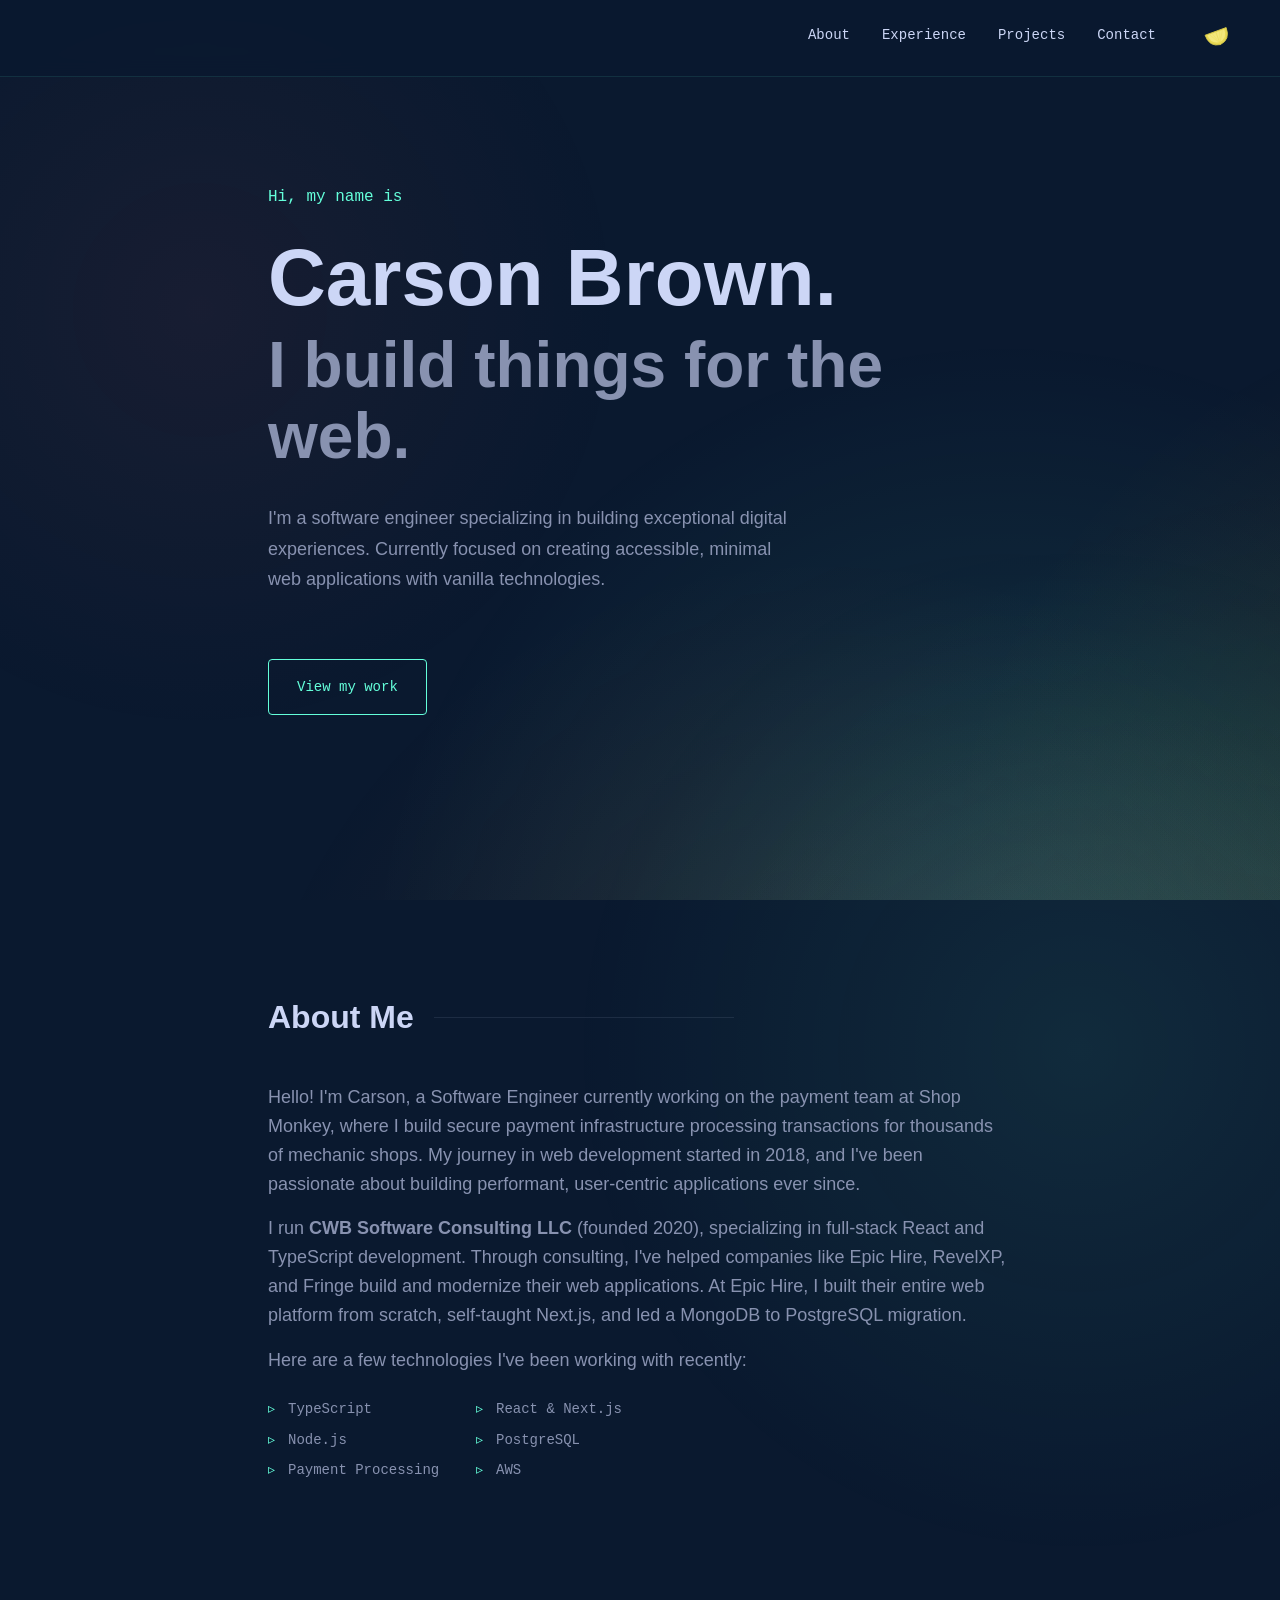
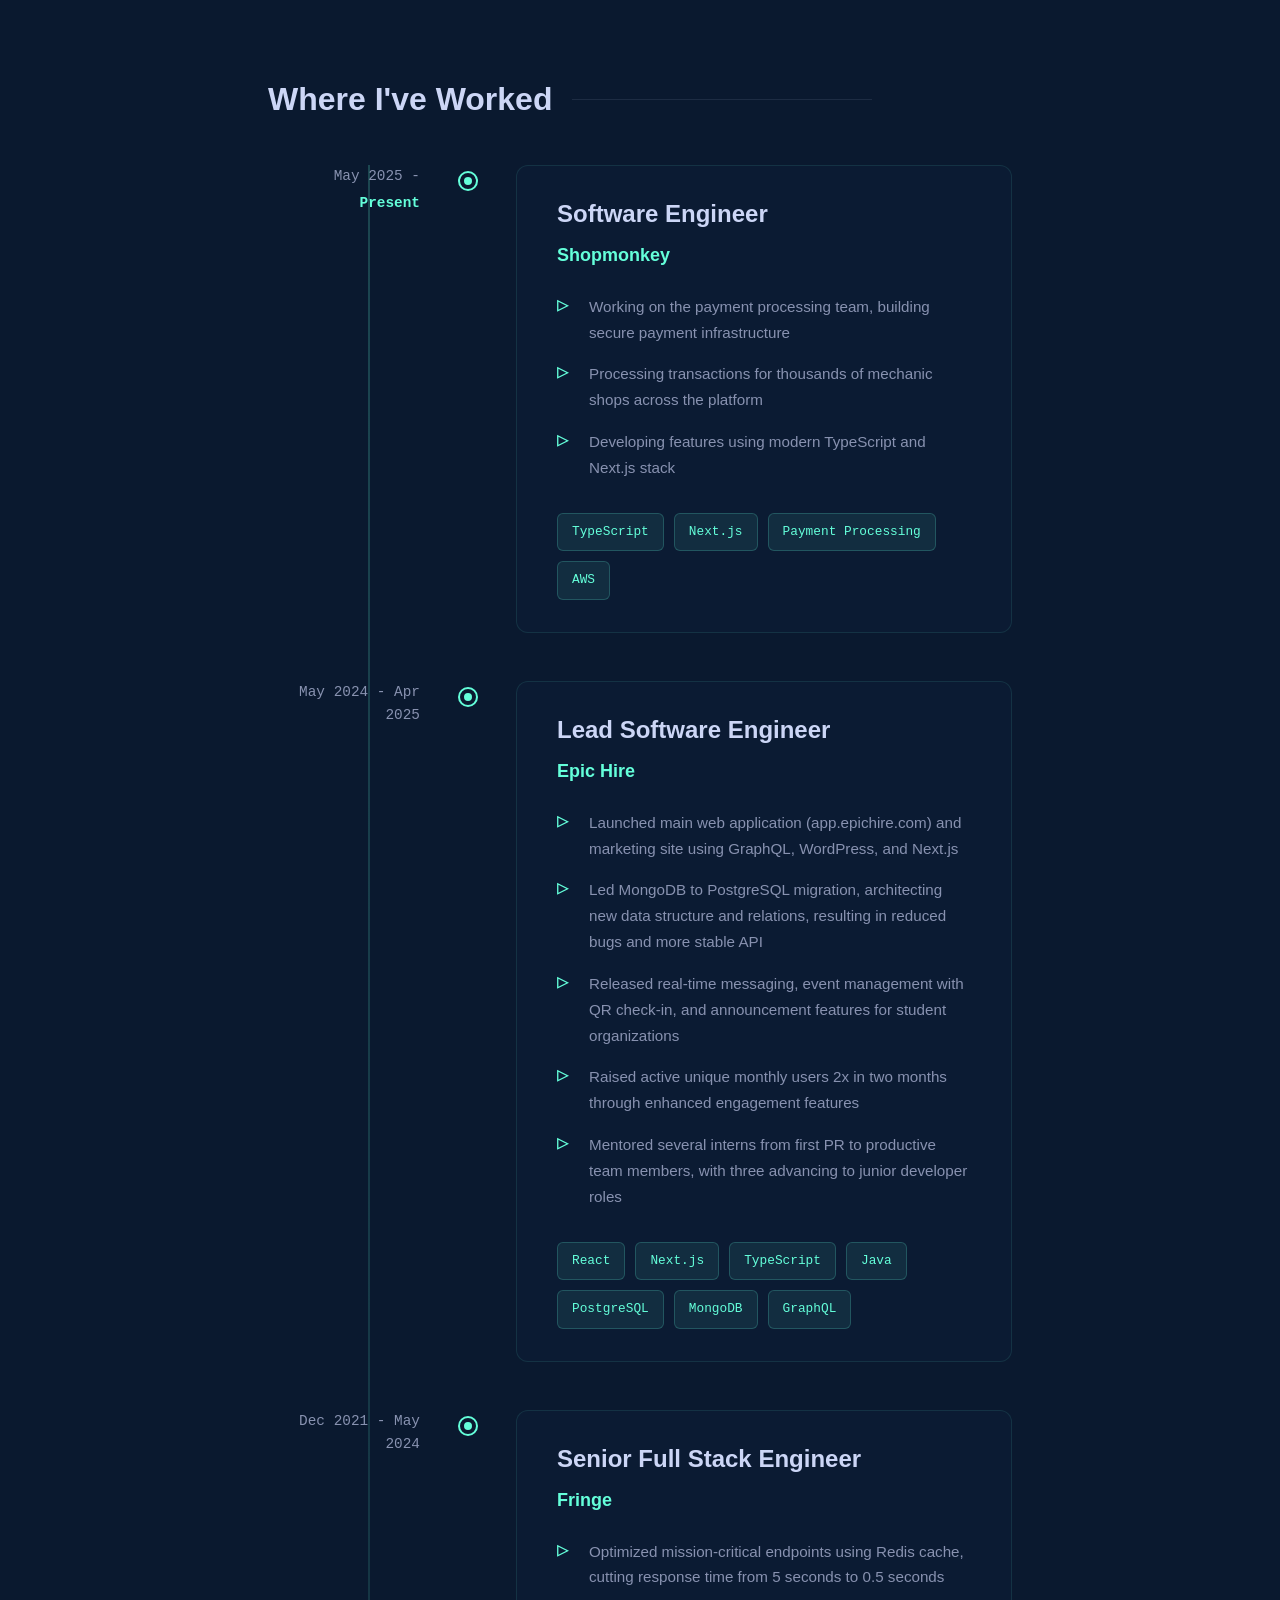
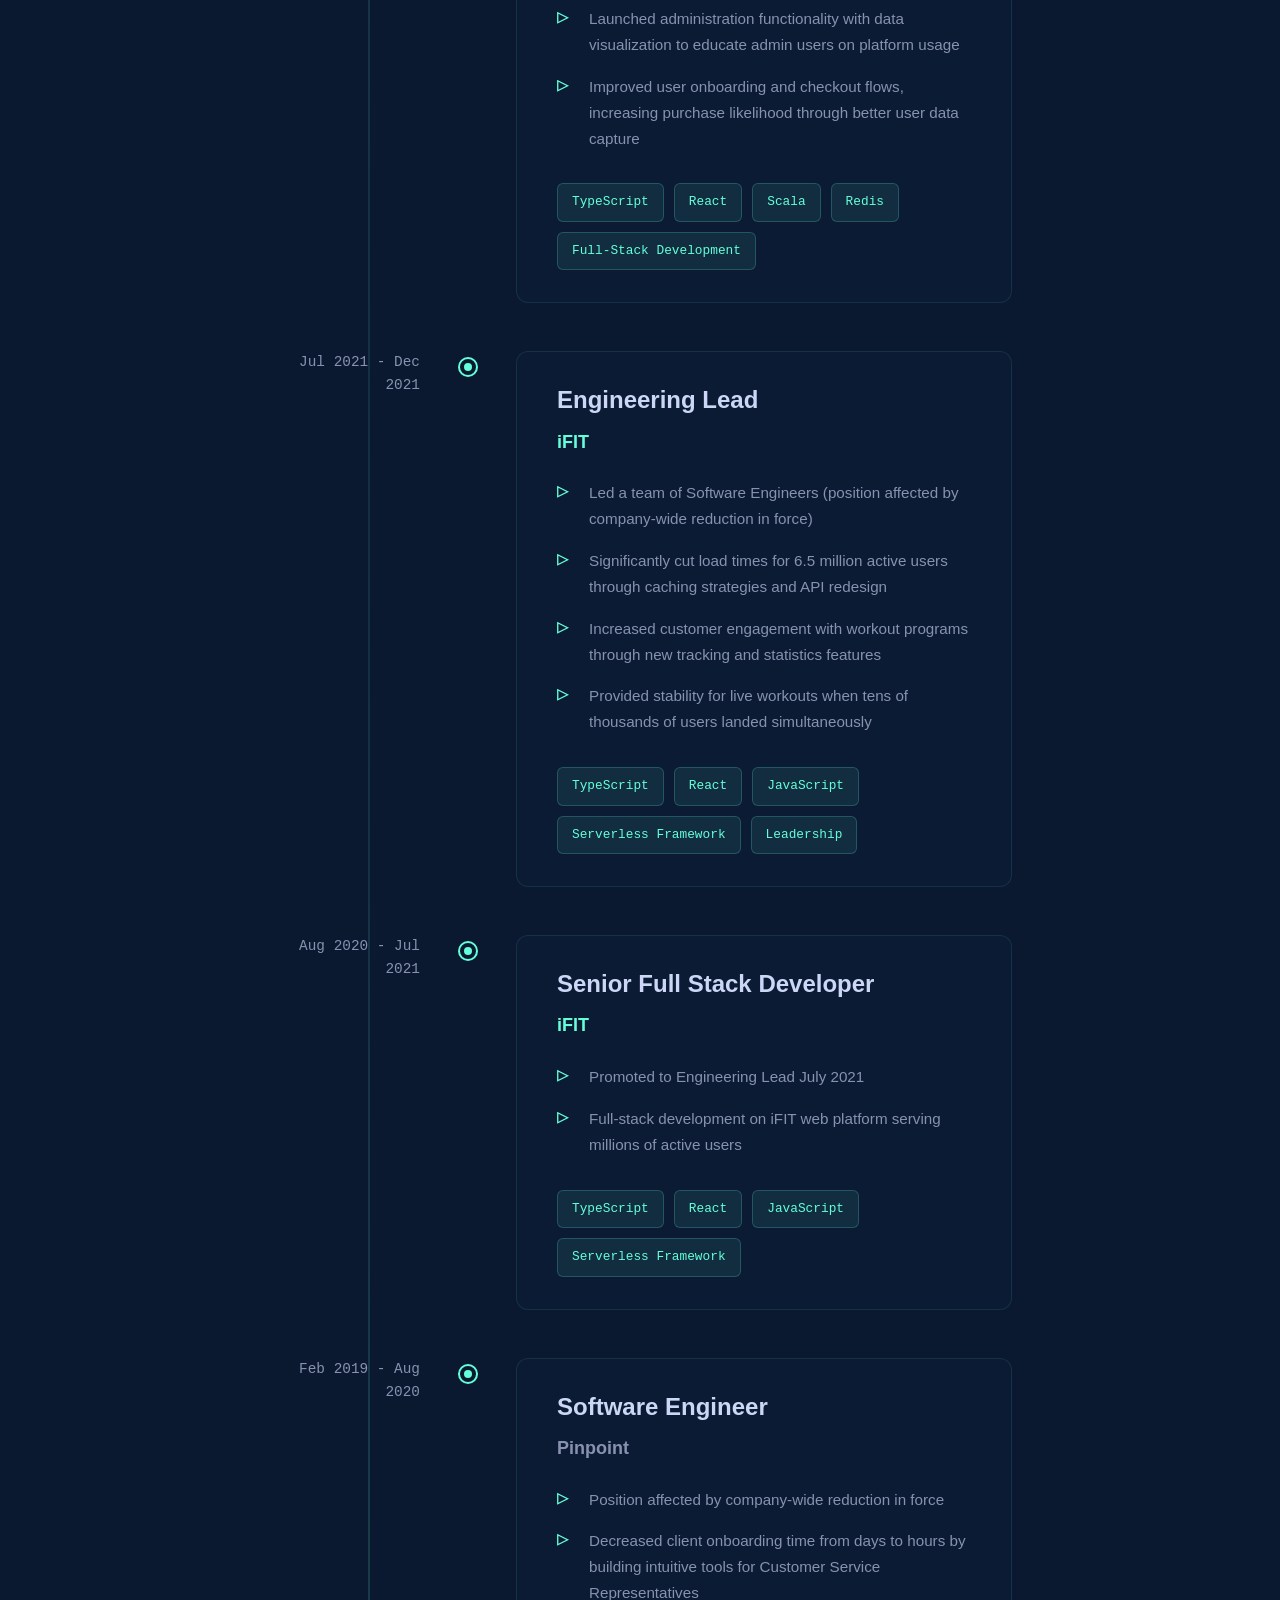
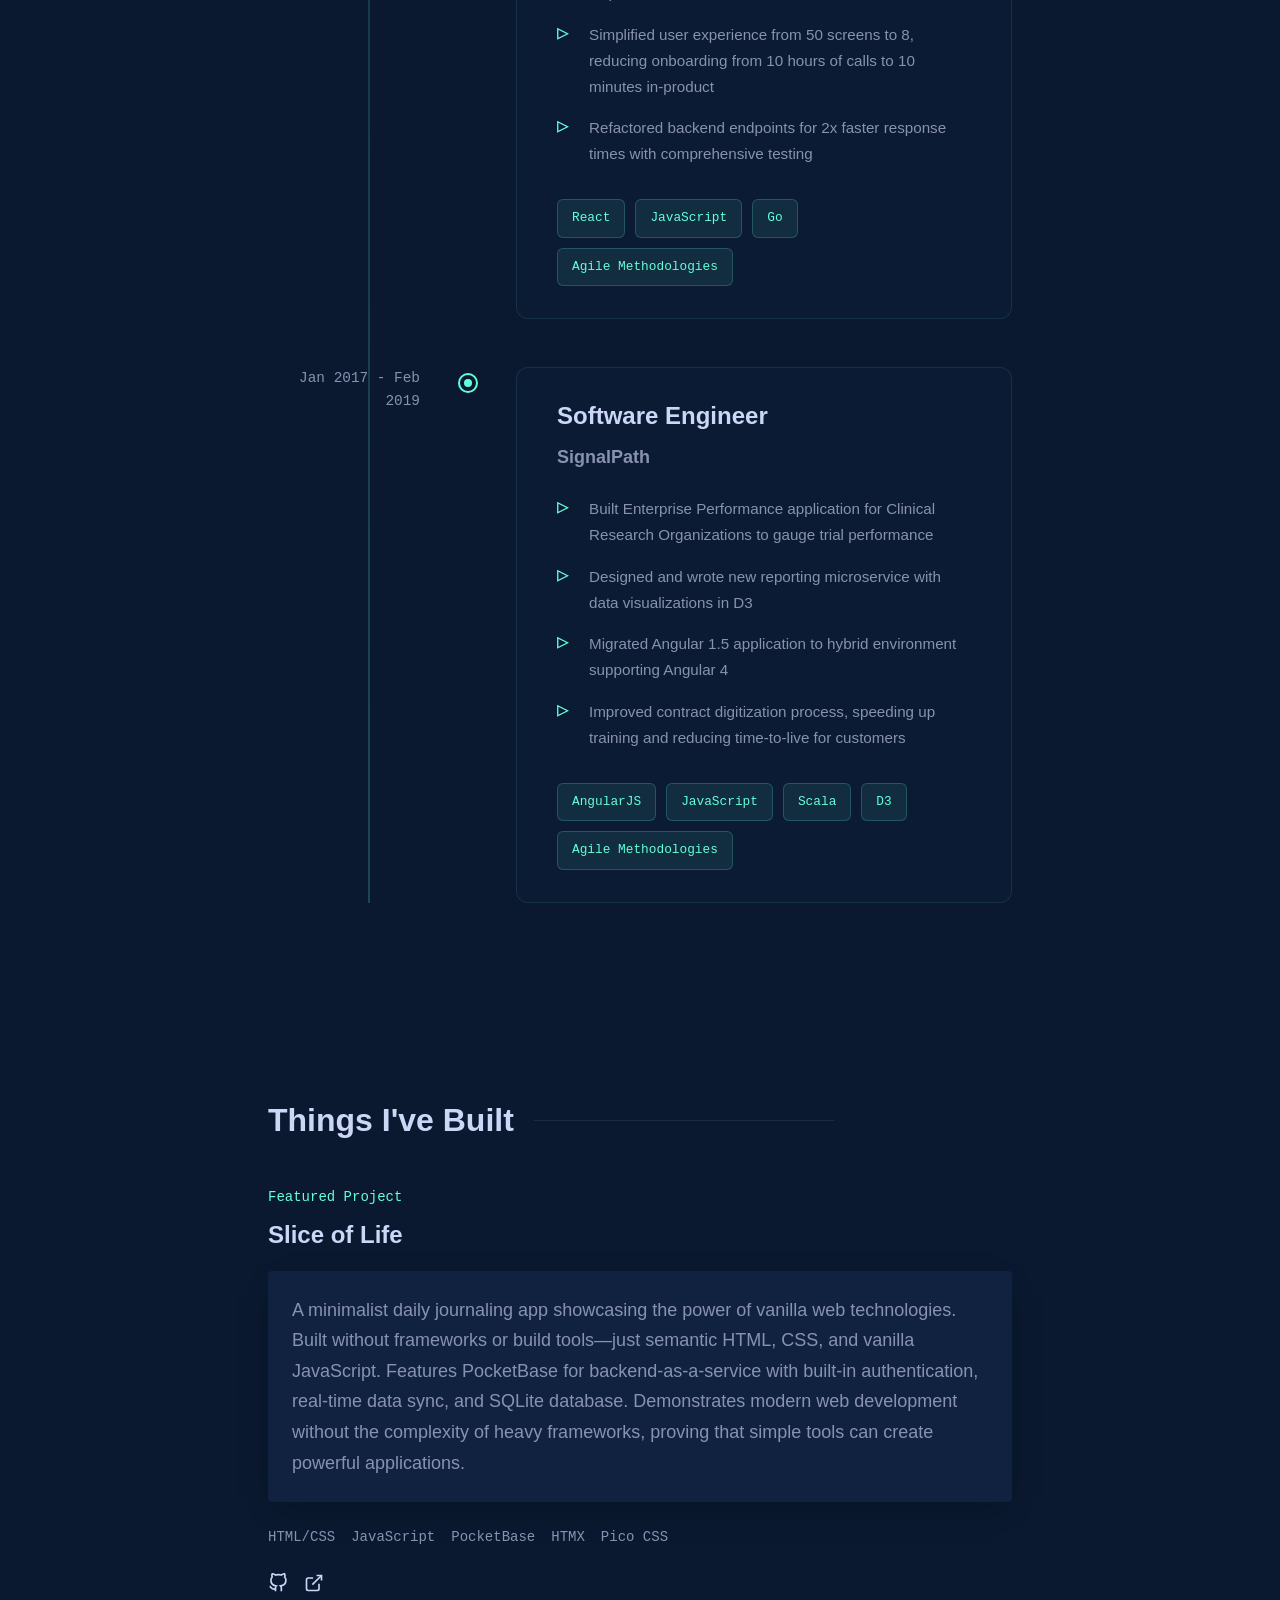
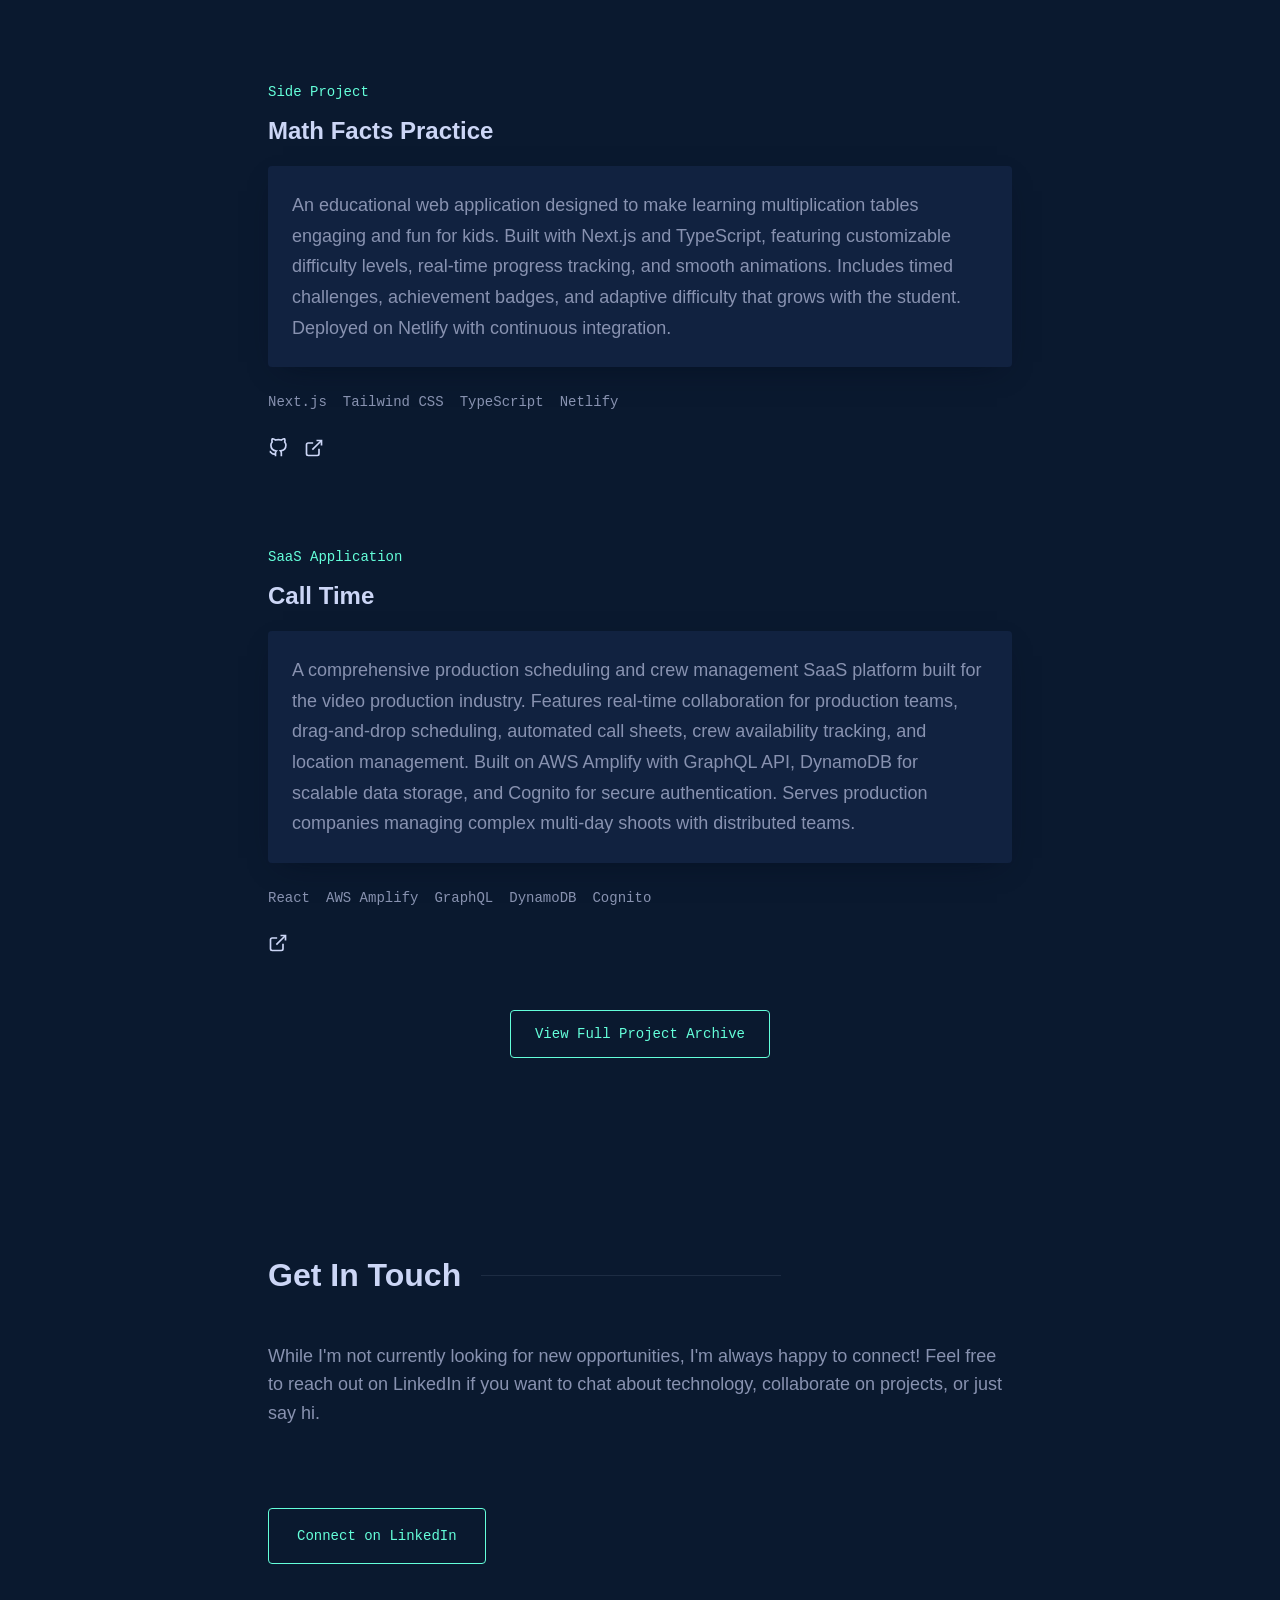
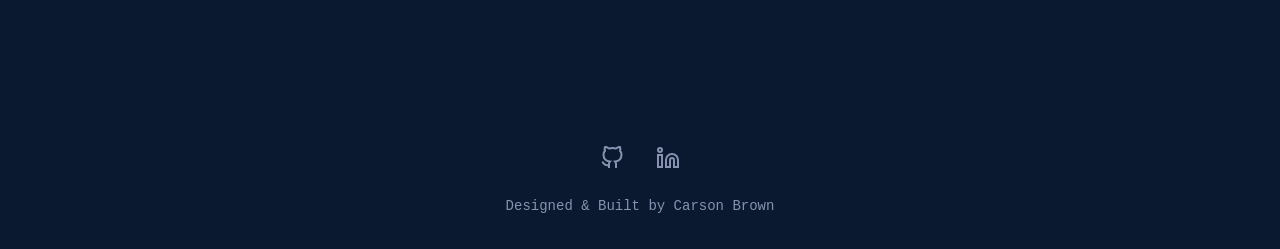
==== public/index.html @ 853c001a "landing page" ====
<!DOCTYPE html>
<html lang="en">
<head>
  <meta charset="UTF-8">
  <meta name="viewport" content="width=device-width, initial-scale=1.0">
  <title>Carson Brown - Software Engineer</title>
  <link rel="stylesheet" href="styles/landing.css">
</head>
<body>
  <!-- Navigation -->
  <nav>
    <a href="#about">About</a>
    <a href="#experience">Experience</a>
    <a href="#projects">Projects</a>
    <a href="#contact">Contact</a>
    <a href="app/dashboard.html" class="lemon-link" aria-label="Login" title="Login to Slice of Life">
      <svg xmlns="http://www.w3.org/2000/svg" width="28" height="28" viewBox="0 0 100 60" fill="none">
        <!-- Outer rind -->
        <path d="M 10,55 Q 10,10 50,5 Q 90,10 90,55 Z" fill="#E8D852" stroke="#D4C74A" stroke-width="3"/>
        <!-- Inner pulp -->
        <path d="M 18,52 Q 18,18 50,14 Q 82,18 82,52 Z" fill="#F4E87C" stroke="none"/>
        <!-- Center line -->
        <line x1="50" y1="5" x2="50" y2="55" stroke="#E8D852" stroke-width="2"/>
        <!-- Wedge lines -->
        <line x1="50" y1="10" x2="25" y2="52" stroke="#E8D852" stroke-width="1.5" opacity="0.8"/>
        <line x1="50" y1="10" x2="35" y2="54" stroke="#E8D852" stroke-width="1.5" opacity="0.8"/>
        <line x1="50" y1="10" x2="65" y2="54" stroke="#E8D852" stroke-width="1.5" opacity="0.8"/>
        <line x1="50" y1="10" x2="75" y2="52" stroke="#E8D852" stroke-width="1.5" opacity="0.8"/>
      </svg>
    </a>
  </nav>

  <!-- Hero Section -->
  <section id="hero">
    <div class="hero-bg"></div>
    <div class="hero-content">
      <p class="greeting">Hi, my name is</p>
      <h1>Carson Brown.</h1>
      <h2>I build things for the web.</h2>
      <p class="description">
        I'm a software engineer specializing in building exceptional digital experiences. 
        Currently focused on creating accessible, minimal web applications with vanilla technologies.
      </p>
      <a href="#projects" class="cta-button">View my work</a>
    </div>
  </section>

  <!-- About Section -->
  <section id="about">
    <h2 class="section-title">About Me</h2>
    <div class="about-content">
      <div class="about-text">
        <p>
          Hello! I'm Carson, a Software Engineer currently working on the payment team at Shop Monkey, 
          where I build secure payment infrastructure processing transactions for thousands of mechanic shops. 
          My journey in web development started in 2018, and I've been passionate about building 
          performant, user-centric applications ever since.
        </p>
        <p>
          I run <strong>CWB Software Consulting LLC</strong> (founded 2020), specializing in full-stack 
          React and TypeScript development. Through consulting, I've helped companies like Epic Hire, 
          RevelXP, and Fringe build and modernize their web applications. At Epic Hire, I built their entire 
          web platform from scratch, self-taught Next.js, and led a MongoDB to PostgreSQL migration.
        </p>
        <p>Here are a few technologies I've been working with recently:</p>
        <ul class="skills-list">
          <li>TypeScript</li>
          <li>React & Next.js</li>
          <li>Node.js</li>
          <li>PostgreSQL</li>
          <li>Payment Processing</li>
          <li>AWS</li>
        </ul>
      </div>
    </div>
  </section>

  <!-- Experience Section -->
  <section id="experience">
    <h2 class="section-title">Where I've Worked</h2>
    <div class="experience-list" id="experience-container">
      <!-- Experience items will be inserted here by experience-render.js -->
    </div>
  </section>

  <!-- Projects Section -->
  <section id="projects">
    <h2 class="section-title">Things I've Built</h2>
    
    <!-- Projects are dynamically loaded from scripts/projects-data.js -->
    <div class="project-list">
      <!-- Projects will be inserted here by projects-render.js -->
    </div>

    <div class="all-projects-link">
      <a href="/archive.html">View Full Project Archive</a>
    </div>
  </section>

  <!-- Contact Section -->
  <section id="contact">
    <h2 class="section-title">Get In Touch</h2>
    <div class="contact-content">
      <p>
        While I'm not currently looking for new opportunities, I'm always happy to connect! 
        Feel free to reach out on LinkedIn if you want to chat about technology, collaborate on projects, 
        or just say hi.
      </p>
      <a href="https://www.linkedin.com/in/carwbrown/" class="cta-button" target="_blank">Connect on LinkedIn</a>
    </div>
  </section>

  <!-- Footer -->
  <footer>
    <div class="social-links">
      <a href="https://github.com/carwbrown" aria-label="GitHub">
        <svg xmlns="http://www.w3.org/2000/svg" width="24" height="24" viewBox="0 0 24 24" fill="none" stroke="currentColor" stroke-width="2">
          <path d="M9 19c-5 1.5-5-2.5-7-3m14 6v-3.87a3.37 3.37 0 0 0-.94-2.61c3.14-.35 6.44-1.54 6.44-7A5.44 5.44 0 0 0 20 4.77 5.07 5.07 0 0 0 19.91 1S18.73.65 16 2.48a13.38 13.38 0 0 0-7 0C6.27.65 5.09 1 5.09 1A5.07 5.07 0 0 0 5 4.77a5.44 5.44 0 0 0-1.5 3.78c0 5.42 3.3 6.61 6.44 7A3.37 3.37 0 0 0 9 18.13V22"></path>
        </svg>
      </a>
      <a href="https://www.linkedin.com/in/carwbrown/" aria-label="LinkedIn">
        <svg xmlns="http://www.w3.org/2000/svg" width="24" height="24" viewBox="0 0 24 24" fill="none" stroke="currentColor" stroke-width="2">
          <path d="M16 8a6 6 0 0 1 6 6v7h-4v-7a2 2 0 0 0-2-2 2 2 0 0 0-2 2v7h-4v-7a6 6 0 0 1 6-6z"></path>
          <rect x="2" y="9" width="4" height="12"></rect>
          <circle cx="4" cy="4" r="2"></circle>
        </svg>
      </a>
    </div>
    <p class="footer-text">Designed & Built by Carson Brown</p>
  </footer>

  <!-- Scripts -->
  <script src="scripts/projects-data.js"></script>
  <script src="scripts/projects-render.js"></script>
  <script src="scripts/experience-data.js"></script>
  <script src="scripts/experience-render.js"></script>
  <script src="scripts/landing.js"></script>
</body>
</html>
---- public/styles/landing.css ----
/* Modern Minimal Portfolio Theme */

* {
  margin: 0;
  padding: 0;
  box-sizing: border-box;
}

:root {
  --bg-primary: #0a192f;
  --bg-secondary: #112240;
  --text-primary: #ccd6f6;
  --text-secondary: #8892b0;
  --accent: #64ffda;
  --accent-hover: #52e6c6;
  --max-width: 1000px;
  --font-mono: 'SF Mono', 'Fira Code', 'Fira Mono', 'Roboto Mono', monospace;
  --font-sans: -apple-system, BlinkMacSystemFont, 'Segoe UI', Roboto, sans-serif;
  --transition: all 0.25s cubic-bezier(0.645, 0.045, 0.355, 1);
}

html {
  scroll-behavior: smooth;
}

body {
  font-family: var(--font-sans);
  background: var(--bg-primary);
  color: var(--text-secondary);
  line-height: 1.6;
  font-size: 18px;
  overflow-x: hidden;
  position: relative;
}

body::before,
body::after {
  content: '';
  position: fixed;
  border-radius: 40%;
  opacity: 1;
  pointer-events: none;
  z-index: -1;
}

body::before {
  width: 1200px;
  height: 1200px;
  top: 50%;
  right: -400px;
  background: radial-gradient(ellipse at center, rgba(100, 255, 218, 0.08), transparent 60%);
  animation: wave 20s ease-in-out infinite;
}

body::after {
  width: 1000px;
  height: 1000px;
  bottom: 10%;
  left: -300px;
  background: radial-gradient(ellipse at center, rgba(255, 107, 107, 0.06), transparent 60%);
  animation: wave 18s ease-in-out infinite;
  animation-delay: -9s;
}

/* Navigation */
nav {
  position: fixed;
  top: 0;
  width: 100%;
  background: rgba(10, 25, 47, 0.85);
  backdrop-filter: blur(10px);
  padding: 1.5rem 3rem;
  display: flex;
  justify-content: flex-end;
  gap: 2rem;
  z-index: 1000;
  border-bottom: 1px solid rgba(100, 255, 218, 0.1);
}

nav a {
  color: var(--text-primary);
  text-decoration: none;
  font-family: var(--font-mono);
  font-size: 0.875rem;
  transition: var(--transition);
  position: relative;
}

nav a::before {
  content: '';
  position: absolute;
  bottom: -4px;
  left: 0;
  width: 0;
  height: 1px;
  background: var(--accent);
  transition: var(--transition);
}

nav a:hover {
  color: var(--accent);
}

nav a:hover::before {
  width: 100%;
}

.lemon-link {
  display: flex;
  align-items: center;
  margin-left: 1rem;
}

.lemon-link svg {
  transition: var(--transition);
  transform: rotate(160deg);
}

.lemon-link:hover svg {
  transform: rotate(170deg) scale(1.1);
}

.lemon-link::before {
  display: none;
}

/* Hero Section */
#hero {
  min-height: 100vh;
  display: flex;
  align-items: center;
  justify-content: center;
  position: relative;
  width: 100%;
  max-width: none;
  margin: 0;
  padding: 0;
}

.hero-bg {
  position: absolute;
  top: 0;
  left: 0;
  right: 0;
  bottom: 0;
  z-index: 0;
  pointer-events: none;
  overflow: hidden;
}

.wave-blob {
  position: absolute;
  border-radius: 40%;
  opacity: 1;
  animation: wave 15s ease-in-out infinite;
}

@keyframes wave {
  0%, 100% {
    transform: translate(-50%, -50%) scale(1);
  }
  33% {
    transform: translate(calc(-50% + 30px), calc(-50% - 30px)) scale(1.05);
  }
  66% {
    transform: translate(calc(-50% - 20px), calc(-50% + 20px)) scale(0.95);
  }
}

.hero-content {
  max-width: var(--max-width);
  position: relative;
  z-index: 1;
  padding: 0 clamp(1.5rem, 10vw, 10rem);
  width: 100%;
  margin: 0 auto;
}

.greeting {
  font-family: var(--font-mono);
  font-size: 1rem;
  color: var(--accent);
  margin-bottom: 1.5rem;
}

h1 {
  font-size: clamp(2.5rem, 8vw, 5rem);
  font-weight: 700;
  color: var(--text-primary);
  margin-bottom: 0.5rem;
  line-height: 1.1;
}

h2 {
  font-size: clamp(2rem, 6vw, 4rem);
  font-weight: 700;
  color: var(--text-secondary);
  margin-bottom: 1.5rem;
  line-height: 1.1;
}

.description {
  max-width: 540px;
  margin: 2rem 0;
  line-height: 1.7;
}

.cta-button {
  display: inline-block;
  margin-top: 2rem;
  padding: 1rem 1.75rem;
  color: var(--accent);
  border: 1px solid var(--accent);
  border-radius: 4px;
  font-family: var(--font-mono);
  font-size: 0.875rem;
  text-decoration: none;
  transition: var(--transition);
}

.cta-button:hover {
  background: rgba(100, 255, 218, 0.1);
  transform: translateY(-2px);
}

/* Sections */
section {
  padding: 100px clamp(1.5rem, 10vw, 10rem);
  max-width: var(--max-width);
  margin: 0 auto;
}

.section-title {
  display: flex;
  align-items: center;
  font-size: clamp(1.75rem, 4vw, 2rem);
  color: var(--text-primary);
  font-weight: 700;
  margin-bottom: 3rem;
  white-space: nowrap;
}

.section-title::after {
  content: '';
  display: block;
  width: 300px;
  height: 1px;
  margin-left: 20px;
  background: rgba(204, 214, 246, 0.1);
}

/* About Section */
.about-content {
  display: grid;
  gap: 3rem;
}

.about-text p {
  margin-bottom: 1rem;
}

.skills-list {
  display: grid;
  grid-template-columns: repeat(2, minmax(140px, 200px));
  gap: 0.5rem;
  padding: 0;
  margin-top: 1.5rem;
  list-style: none;
}

.skills-list li {
  position: relative;
  padding-left: 1.25rem;
  font-family: var(--font-mono);
  font-size: 0.875rem;
}

.skills-list li::before {
  content: '▹';
  position: absolute;
  left: 0;
  color: var(--accent);
}

/* Experience Section */
#experience {
  padding: 100px clamp(1.5rem, 10vw, 10rem);
  max-width: var(--max-width);
  margin: 0 auto;
}

.experience-list {
  display: flex;
  flex-direction: column;
  gap: 3rem;
  margin-top: 3rem;
  position: relative;
}

.experience-list::before {
  content: '';
  position: absolute;
  left: 100px;
  top: 0;
  bottom: 0;
  width: 2px;
  background: linear-gradient(180deg, 
    rgba(100, 255, 218, 0.2) 0%, 
    rgba(100, 255, 218, 0.1) 50%, 
    rgba(100, 255, 218, 0.2) 100%);
}

.experience-item {
  display: grid;
  grid-template-columns: 200px 1fr;
  gap: 3rem;
  position: relative;
}

.experience-timeline {
  text-align: right;
  position: relative;
  padding-right: 3rem;
}

.timeline-marker {
  position: absolute;
  right: -8px;
  top: 8px;
  width: 16px;
  height: 16px;
  border-radius: 50%;
  background: var(--accent);
  border: 4px solid var(--bg-primary);
  box-shadow: 0 0 0 2px var(--accent);
  z-index: 1;
}

.timeline-date {
  font-family: var(--font-mono);
  font-size: 0.9rem;
  color: var(--text-secondary);
  font-weight: 500;
  line-height: 1.6;
}

.current-role {
  color: var(--accent);
  font-weight: 700;
  display: block;
  margin-top: 0.25rem;
}

.experience-content {
  background: rgba(17, 34, 64, 0.3);
  border-radius: 12px;
  padding: 2rem 2.5rem;
  transition: var(--transition);
  border: 1px solid rgba(100, 255, 218, 0.1);
  position: relative;
}

.experience-content::before {
  content: '';
  position: absolute;
  top: 0;
  left: 0;
  right: 0;
  height: 3px;
  background: linear-gradient(90deg, var(--accent), transparent);
  opacity: 0;
  transition: var(--transition);
  border-radius: 12px 12px 0 0;
}

.experience-item:hover .experience-content {
  transform: translateX(8px);
  background: rgba(17, 34, 64, 0.5);
  border-color: rgba(100, 255, 218, 0.3);
  box-shadow: 0 10px 30px -10px rgba(0, 0, 0, 0.4);
}

.experience-item:hover .experience-content::before {
  opacity: 1;
}

.experience-header {
  margin-bottom: 1.5rem;
}

.experience-position {
  font-size: 1.5rem;
  color: var(--text-primary);
  margin-bottom: 0.75rem;
  font-weight: 700;
  line-height: 1.3;
}

.experience-company {
  font-size: 1.125rem;
  font-weight: 600;
  margin: 0;
}

.experience-company a {
  color: var(--accent);
  text-decoration: none;
  transition: var(--transition);
  position: relative;
  display: inline-block;
}

.experience-company a::after {
  content: '';
  position: absolute;
  bottom: -2px;
  left: 0;
  width: 0;
  height: 2px;
  background: var(--accent);
  transition: var(--transition);
}

.experience-company a:hover::after {
  width: 100%;
}

.consulting-wrapper {
  margin-top: 0.75rem;
}

.consulting-badge {
  font-size: 0.8rem;
  font-family: var(--font-mono);
  color: var(--accent);
  background: rgba(100, 255, 218, 0.1);
  padding: 0.5rem 1rem;
  border-radius: 20px;
  border: 1px solid rgba(100, 255, 218, 0.3);
  font-weight: 500;
  display: inline-block;
}

.experience-description {
  list-style: none;
  margin-bottom: 2rem;
}

.experience-description li {
  position: relative;
  padding-left: 2rem;
  margin-bottom: 1rem;
  color: var(--text-secondary);
  line-height: 1.7;
  font-size: 0.95rem;
}

.experience-description li::before {
  content: '▹';
  position: absolute;
  left: 0;
  color: var(--accent);
  font-size: 1.5rem;
  line-height: 1;
  top: -2px;
}

.experience-tech {
  display: flex;
  flex-wrap: wrap;
  gap: 0.625rem;
  row-gap: 0.625rem;
}

.tech-tag {
  font-family: var(--font-mono);
  font-size: 0.8rem;
  color: var(--accent);
  background: rgba(100, 255, 218, 0.08);
  padding: 0.5rem 0.875rem;
  border-radius: 6px;
  border: 1px solid rgba(100, 255, 218, 0.2);
  transition: var(--transition);
  font-weight: 500;
  display: inline-block;
}

.tech-tag:hover {
  background: rgba(100, 255, 218, 0.15);
  transform: translateY(-2px);
  border-color: rgba(100, 255, 218, 0.4);
}

@media (max-width: 900px) {
  .experience-list::before {
    left: 15px;
  }
  
  .experience-item {
    grid-template-columns: 1fr;
    gap: 0;
  }
  
  .experience-timeline {
    text-align: left;
    padding-right: 0;
    padding-left: 3rem;
    padding-bottom: 1rem;
  }
  
  .timeline-marker {
    left: -8px;
    right: auto;
  }
  
  .experience-content {
    padding: 1.75rem 2rem;
  }
  
  .experience-position {
    font-size: 1.25rem;
  }
  
  .experience-company {
    font-size: 1rem;
  }
}

/* Projects Section */
.project-list {
  display: flex;
  flex-direction: column;
  gap: 5rem;
}

.project {
  display: grid;
  gap: 1rem;
  position: relative;
}

.project-overline {
  font-family: var(--font-mono);
  font-size: 0.875rem;
  color: var(--accent);
  margin-bottom: 0.5rem;
}

.project-title {
  font-size: 1.5rem;
  color: var(--text-primary);
  margin-bottom: 1rem;
}

.project-title a {
  color: inherit;
  text-decoration: none;
  transition: var(--transition);
}

.project-title a:hover {
  color: var(--accent);
}

.project-description {
  background: var(--bg-secondary);
  padding: 1.5rem;
  border-radius: 4px;
  line-height: 1.7;
  box-shadow: 0 10px 30px -15px rgba(2, 12, 27, 0.7);
}

.project-tech-list {
  display: flex;
  flex-wrap: wrap;
  gap: 1rem;
  list-style: none;
  margin: 1.5rem 0;
  font-family: var(--font-mono);
  font-size: 0.875rem;
  color: var(--text-secondary);
}

.project-links {
  display: flex;
  gap: 1rem;
}

.project-links a {
  color: var(--text-primary);
  transition: var(--transition);
}

.project-links a:hover {
  color: var(--accent);
  transform: translateY(-2px);
}

.all-projects-link {
  text-align: center;
  margin-top: 3rem;
}

.all-projects-link a {
  color: var(--accent);
  font-family: var(--font-mono);
  font-size: 0.875rem;
  text-decoration: none;
  border: 1px solid var(--accent);
  padding: 0.75rem 1.5rem;
  border-radius: 4px;
  transition: var(--transition);
  display: inline-block;
}

.all-projects-link a:hover {
  background: rgba(100, 255, 218, 0.1);
}

/* Contact Section */
#contact {
  padding-bottom: 150px;
}

.contact-content {
  margin-top: 2rem;
}

.contact-content p {
  margin-bottom: 3rem;
}

/* Footer */
footer {
  padding: 2rem;
  text-align: center;
  color: var(--text-secondary);
}

.social-links {
  display: flex;
  justify-content: center;
  gap: 2rem;
  margin-bottom: 1rem;
}

.social-links a {
  color: var(--text-secondary);
  transition: var(--transition);
}

.social-links a:hover {
  color: var(--accent);
  transform: translateY(-3px);
}

.footer-text {
  font-family: var(--font-mono);
  font-size: 0.875rem;
  margin-top: 1rem;
}

/* Responsive */
@media (max-width: 768px) {
  nav {
    padding: 1rem 1.5rem;
    gap: 1rem;
  }
  
  section {
    padding: 80px 1.5rem;
  }
  
  .section-title::after {
    width: 100px;
  }
  
  .skills-list {
    grid-template-columns: repeat(2, 1fr);
  }
}
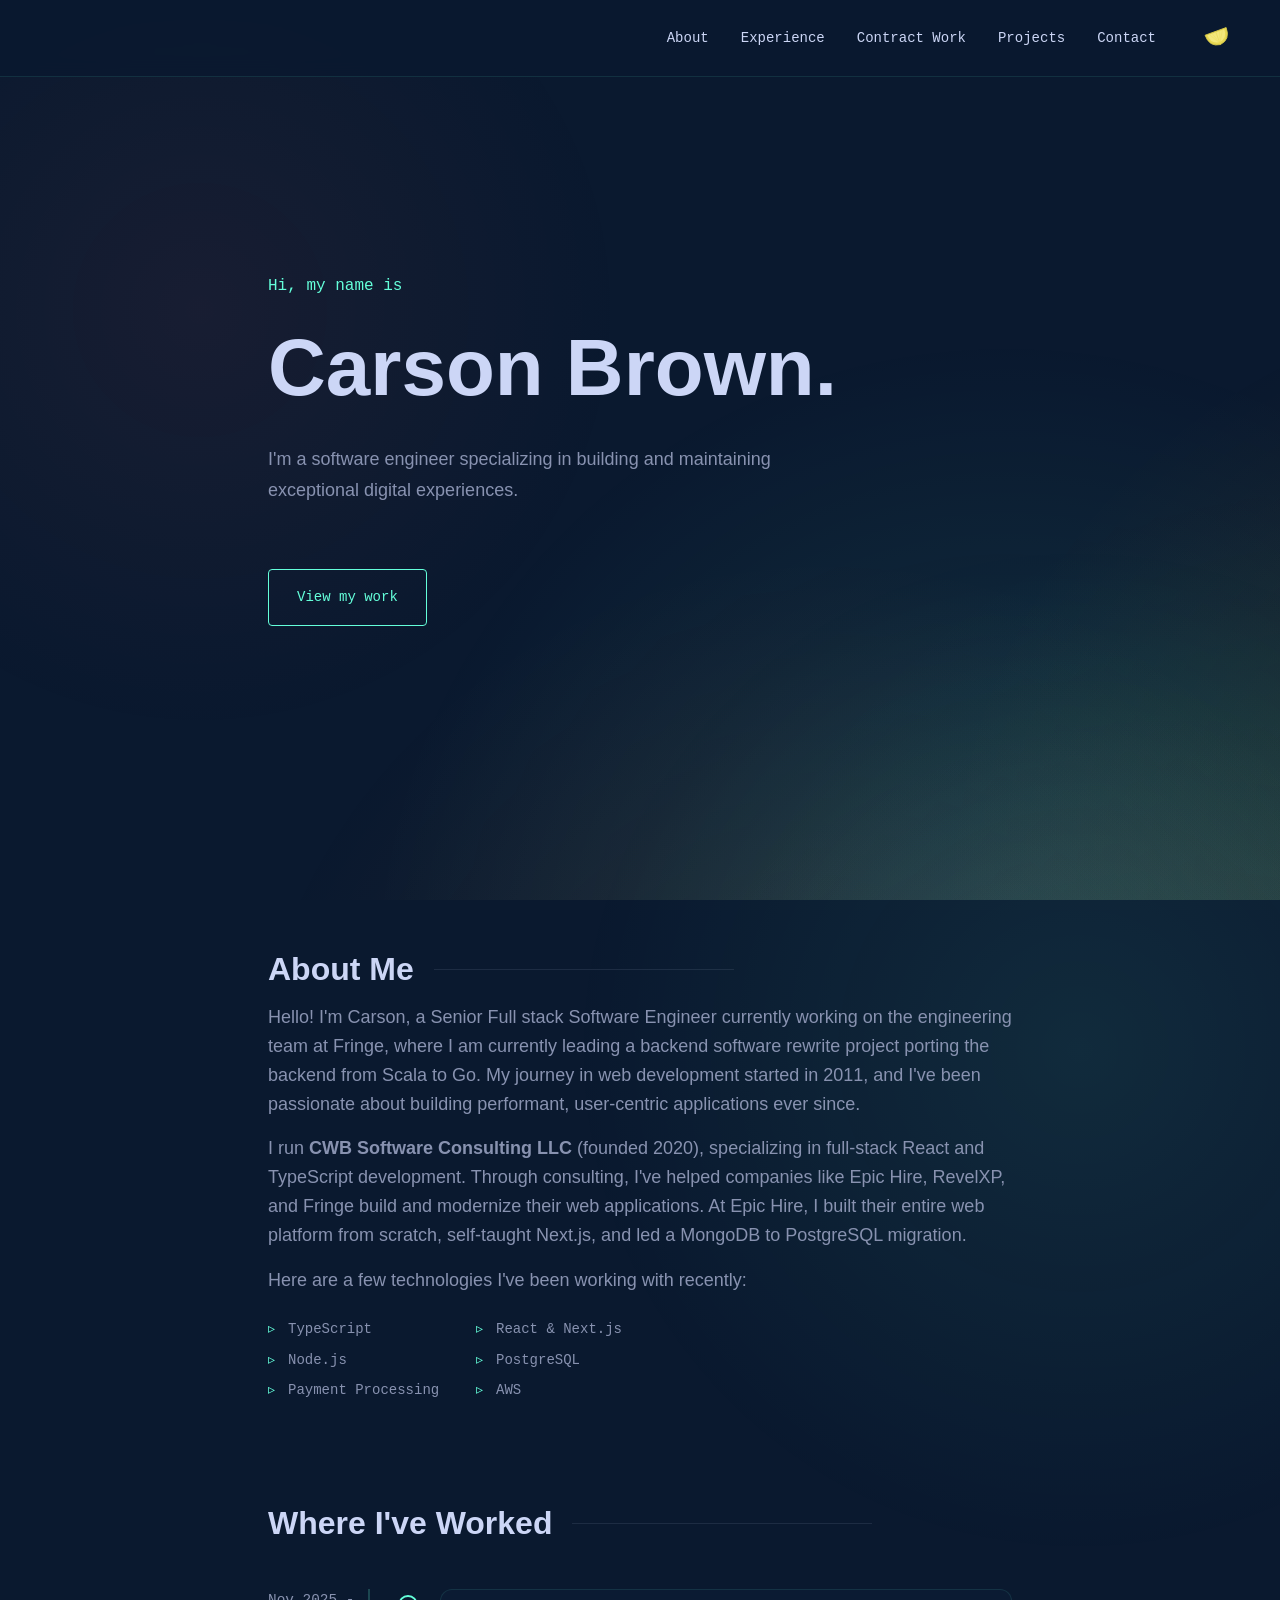
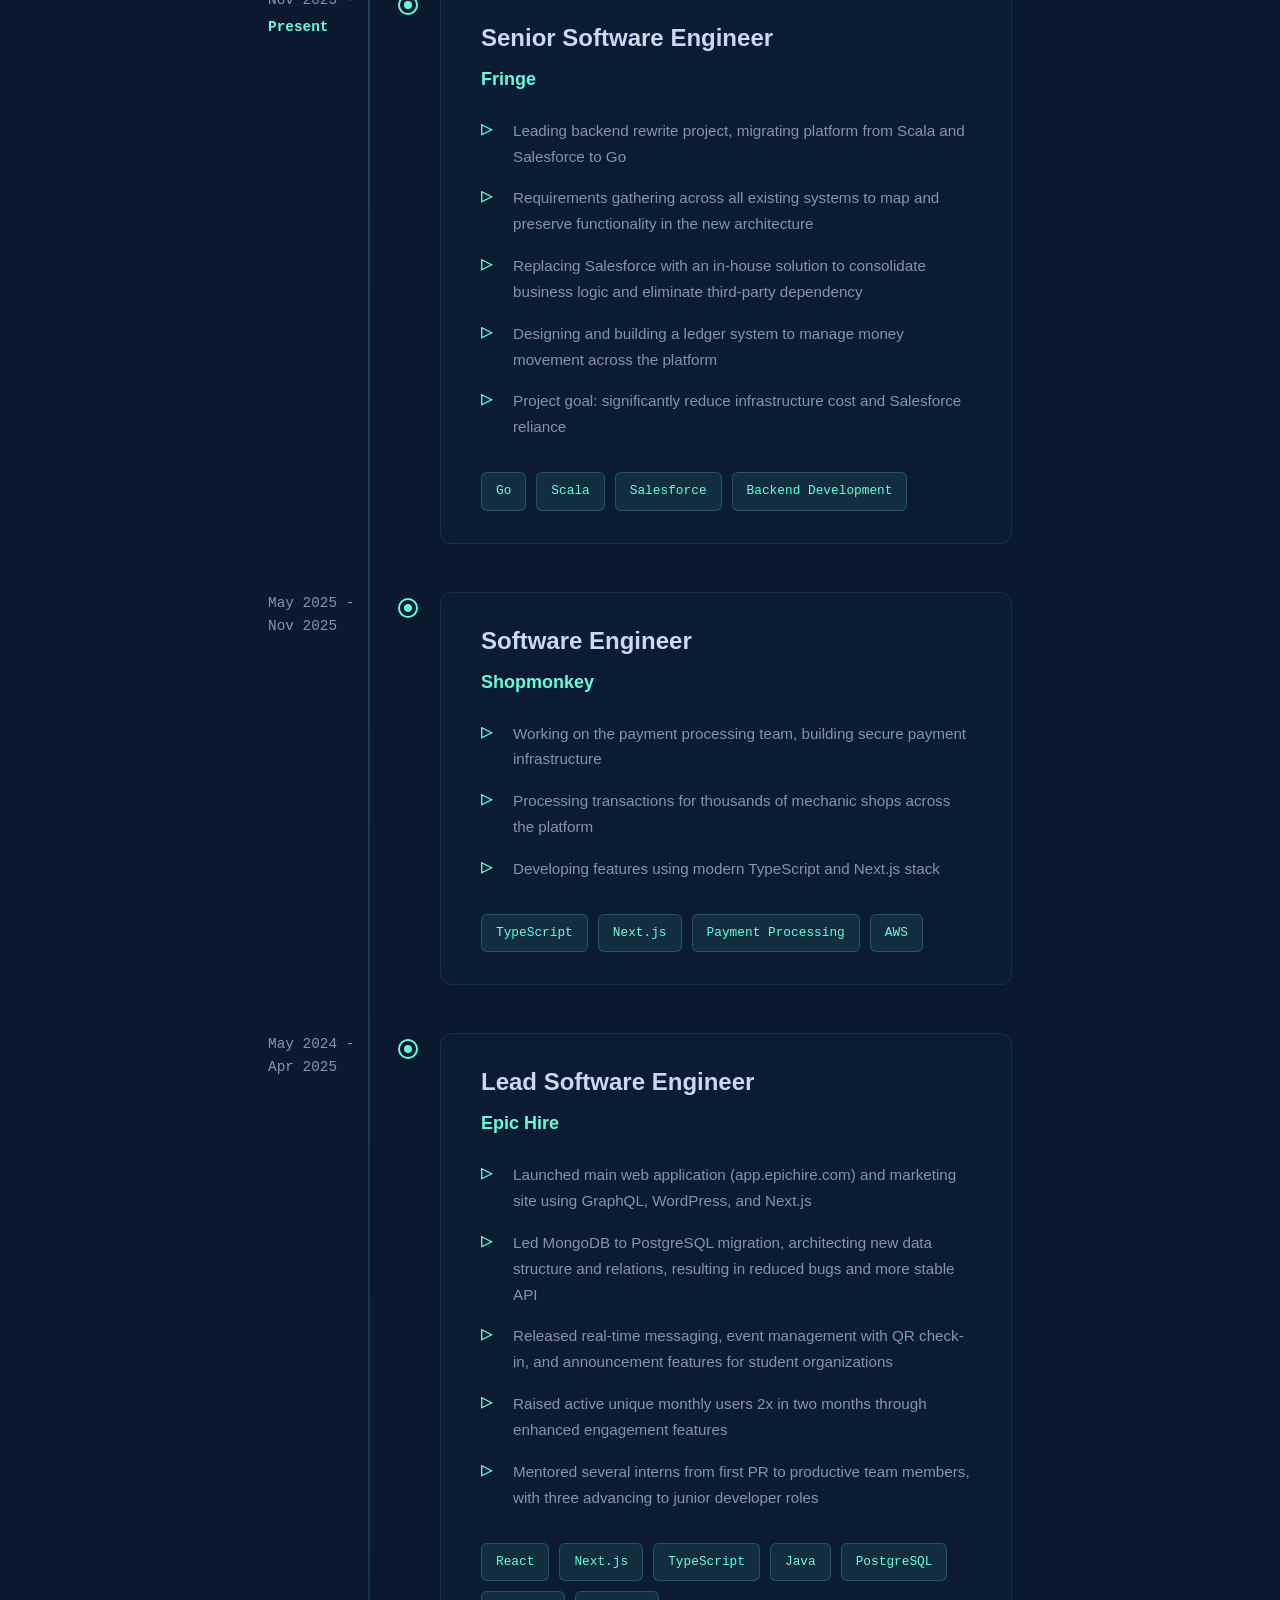
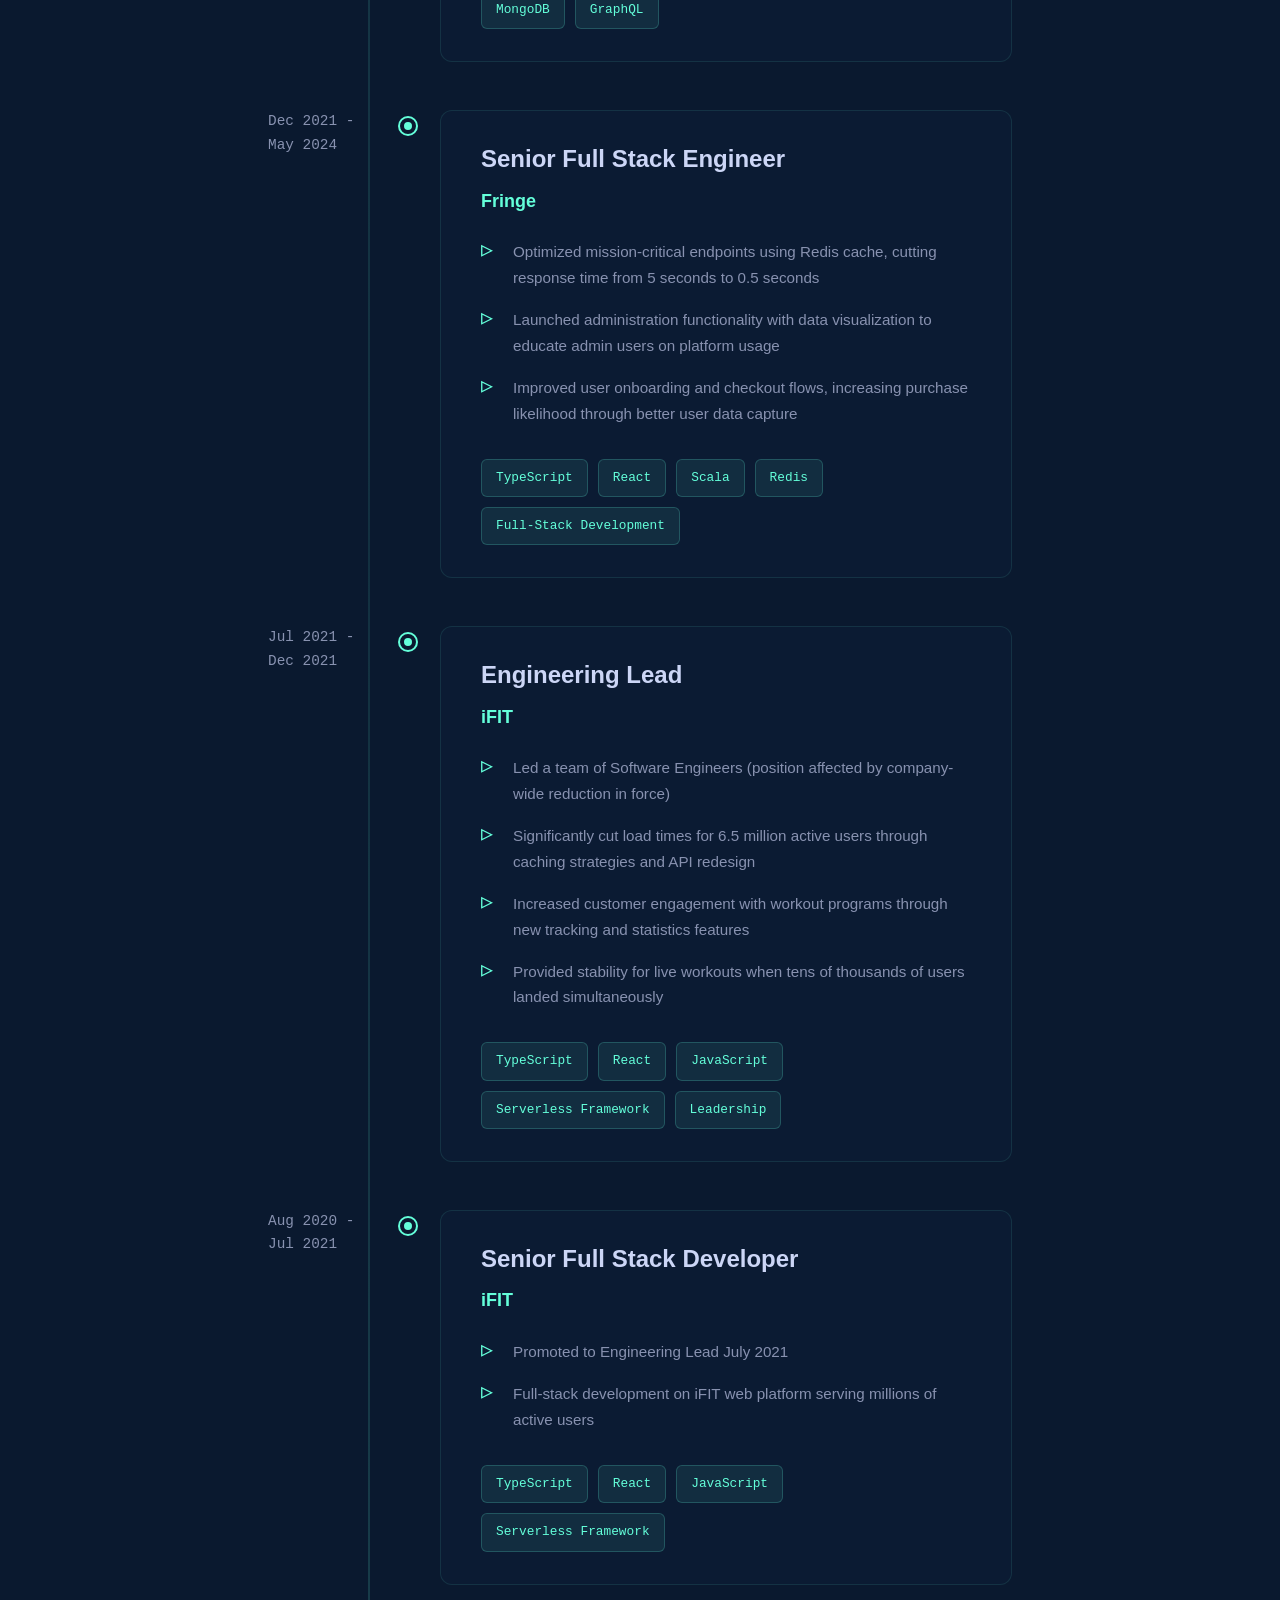
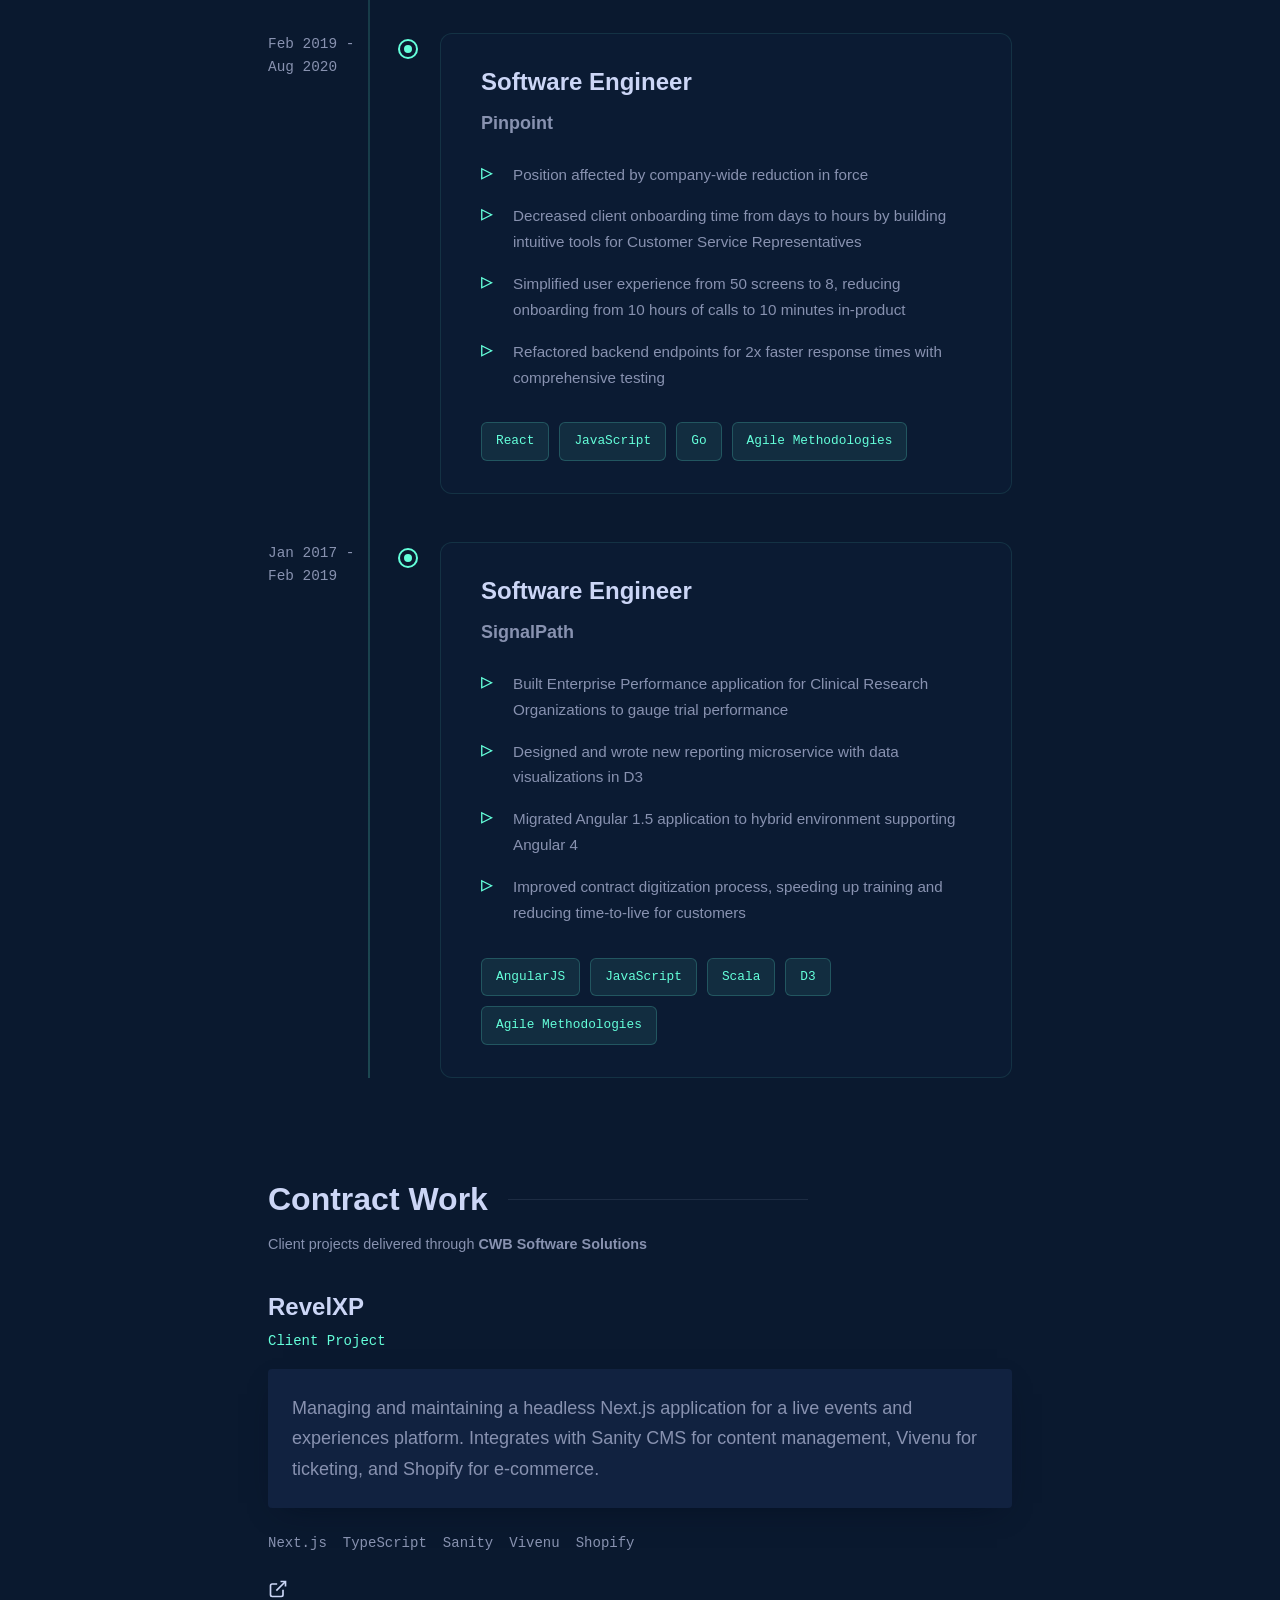
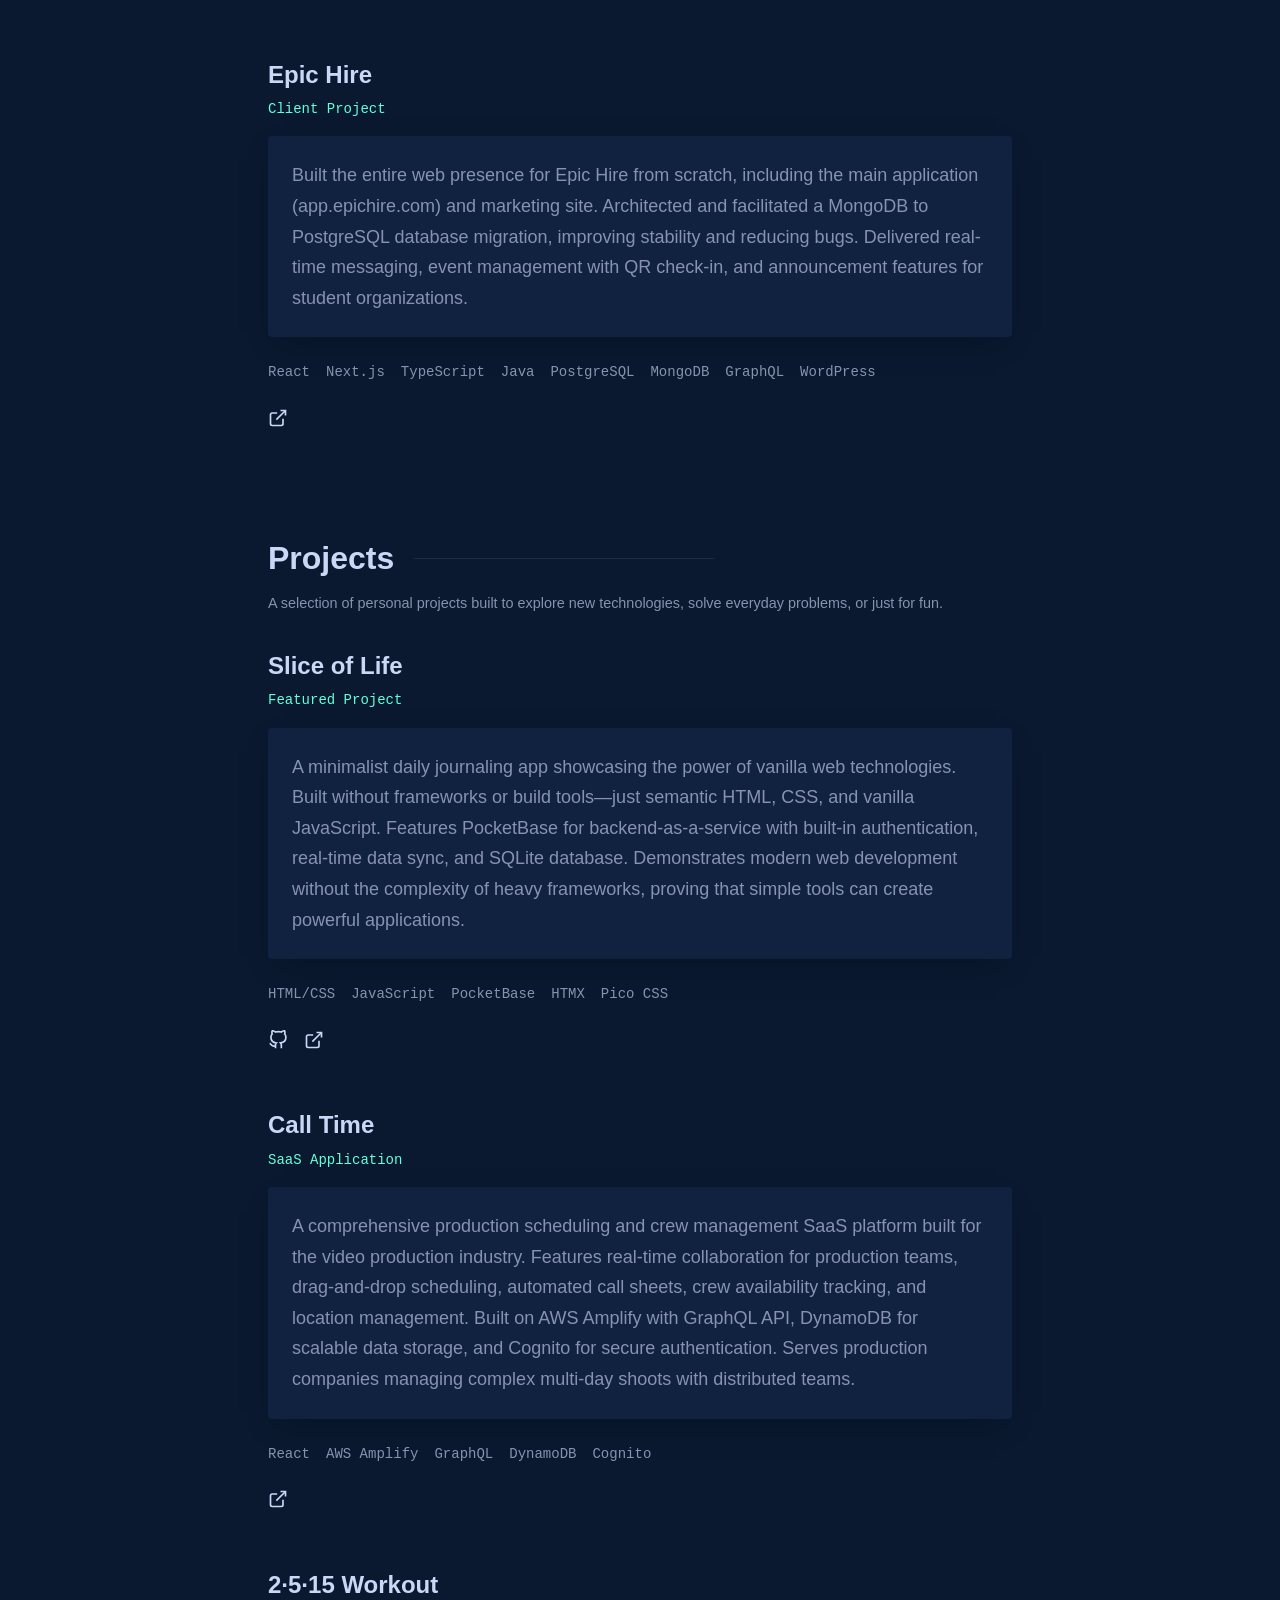
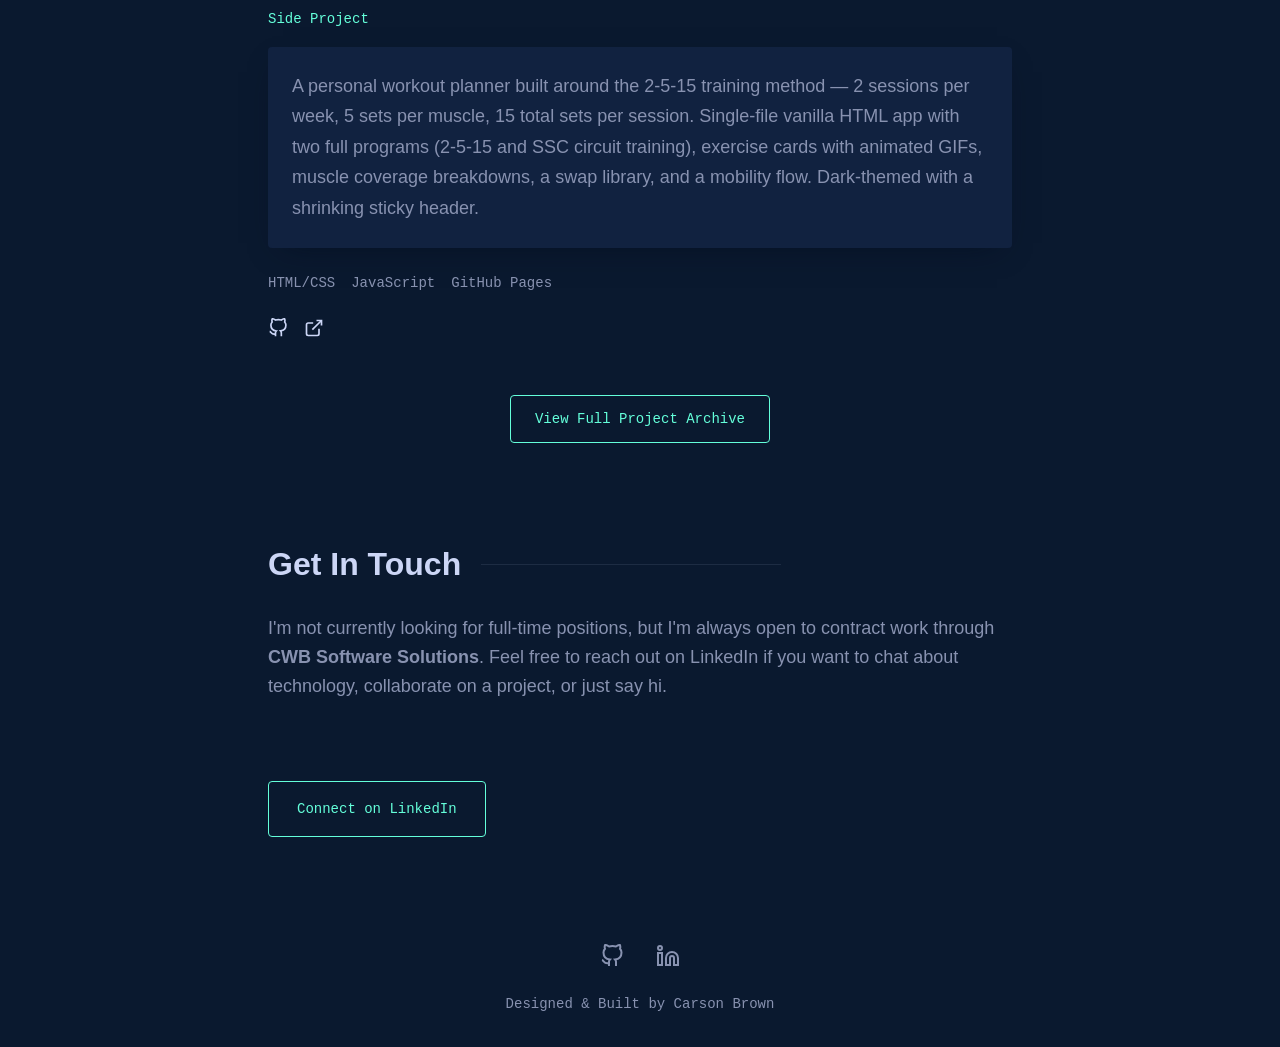
==== commit 43aa1c9b: "update and improve:wq" ====
--- a/public/index.html
+++ b/public/index.html
@@ -8,26 +8,28 @@
 </head>
 <body>
   <!-- Navigation -->
-  <nav>
-    <a href="#about">About</a>
-    <a href="#experience">Experience</a>
-    <a href="#projects">Projects</a>
-    <a href="#contact">Contact</a>
-    <a href="app/dashboard.html" class="lemon-link" aria-label="Login" title="Login to Slice of Life">
-      <svg xmlns="http://www.w3.org/2000/svg" width="28" height="28" viewBox="0 0 100 60" fill="none">
-        <!-- Outer rind -->
-        <path d="M 10,55 Q 10,10 50,5 Q 90,10 90,55 Z" fill="#E8D852" stroke="#D4C74A" stroke-width="3"/>
-        <!-- Inner pulp -->
-        <path d="M 18,52 Q 18,18 50,14 Q 82,18 82,52 Z" fill="#F4E87C" stroke="none"/>
-        <!-- Center line -->
-        <line x1="50" y1="5" x2="50" y2="55" stroke="#E8D852" stroke-width="2"/>
-        <!-- Wedge lines -->
-        <line x1="50" y1="10" x2="25" y2="52" stroke="#E8D852" stroke-width="1.5" opacity="0.8"/>
-        <line x1="50" y1="10" x2="35" y2="54" stroke="#E8D852" stroke-width="1.5" opacity="0.8"/>
-        <line x1="50" y1="10" x2="65" y2="54" stroke="#E8D852" stroke-width="1.5" opacity="0.8"/>
-        <line x1="50" y1="10" x2="75" y2="52" stroke="#E8D852" stroke-width="1.5" opacity="0.8"/>
-      </svg>
-    </a>
+  <nav id="main-nav">
+    <button class="nav-toggle" aria-label="Toggle menu" aria-expanded="false">
+      <span></span><span></span><span></span>
+    </button>
+    <div class="nav-links">
+      <a href="#about">About</a>
+      <a href="#experience">Experience</a>
+      <a href="#contract-work">Contract Work</a>
+      <a href="#projects">Projects</a>
+      <a href="#contact">Contact</a>
+      <a href="app/dashboard.html" class="lemon-link" aria-label="Login" title="Login to Slice of Life">
+        <svg xmlns="http://www.w3.org/2000/svg" width="28" height="28" viewBox="0 0 100 60" fill="none">
+          <path d="M 10,55 Q 10,10 50,5 Q 90,10 90,55 Z" fill="#E8D852" stroke="#D4C74A" stroke-width="3"/>
+          <path d="M 18,52 Q 18,18 50,14 Q 82,18 82,52 Z" fill="#F4E87C" stroke="none"/>
+          <line x1="50" y1="5" x2="50" y2="55" stroke="#E8D852" stroke-width="2"/>
+          <line x1="50" y1="10" x2="25" y2="52" stroke="#E8D852" stroke-width="1.5" opacity="0.8"/>
+          <line x1="50" y1="10" x2="35" y2="54" stroke="#E8D852" stroke-width="1.5" opacity="0.8"/>
+          <line x1="50" y1="10" x2="65" y2="54" stroke="#E8D852" stroke-width="1.5" opacity="0.8"/>
+          <line x1="50" y1="10" x2="75" y2="52" stroke="#E8D852" stroke-width="1.5" opacity="0.8"/>
+        </svg>
+      </a>
+    </div>
   </nav>
 
   <!-- Hero Section -->
@@ -36,10 +38,8 @@
     <div class="hero-content">
       <p class="greeting">Hi, my name is</p>
       <h1>Carson Brown.</h1>
-      <h2>I build things for the web.</h2>
       <p class="description">
-        I'm a software engineer specializing in building exceptional digital experiences. 
-        Currently focused on creating accessible, minimal web applications with vanilla technologies.
+        I'm a software engineer specializing in building and maintaining exceptional digital experiences. 
       </p>
       <a href="#projects" class="cta-button">View my work</a>
     </div>
@@ -51,9 +51,9 @@
     <div class="about-content">
       <div class="about-text">
         <p>
-          Hello! I'm Carson, a Software Engineer currently working on the payment team at Shop Monkey, 
-          where I build secure payment infrastructure processing transactions for thousands of mechanic shops. 
-          My journey in web development started in 2018, and I've been passionate about building 
+          Hello! I'm Carson, a Senior Full stack Software Engineer currently working on the engineering team at Fringe, 
+          where I am currently leading a backend software rewrite project porting the backend from Scala to Go. 
+          My journey in web development started in 2011, and I've been passionate about building 
           performant, user-centric applications ever since.
         </p>
         <p>
@@ -83,15 +83,18 @@
     </div>
   </section>
 
+  <!-- Contract Work Section -->
+  <section id="contract-work">
+    <h2 class="section-title">Contract Work</h2>
+    <p class="section-subtitle">Client projects delivered through <strong>CWB Software Solutions</strong></p>
+    <div class="contract-list"></div>
+  </section>
+
   <!-- Projects Section -->
   <section id="projects">
-    <h2 class="section-title">Things I've Built</h2>
-    
-    <!-- Projects are dynamically loaded from scripts/projects-data.js -->
-    <div class="project-list">
-      <!-- Projects will be inserted here by projects-render.js -->
-    </div>
-
+    <h2 class="section-title">Projects</h2>
+    <p class="section-subtitle">A selection of personal projects built to explore new technologies, solve everyday problems, or just for fun.</p>
+    <div class="project-list"></div>
     <div class="all-projects-link">
       <a href="/archive.html">View Full Project Archive</a>
     </div>
@@ -102,9 +105,9 @@
     <h2 class="section-title">Get In Touch</h2>
     <div class="contact-content">
       <p>
-        While I'm not currently looking for new opportunities, I'm always happy to connect! 
-        Feel free to reach out on LinkedIn if you want to chat about technology, collaborate on projects, 
-        or just say hi.
+        I'm not currently looking for full-time positions, but I'm always open to contract work
+        through <strong>CWB Software Solutions</strong>. Feel free to reach out on LinkedIn if you
+        want to chat about technology, collaborate on a project, or just say hi.
       </p>
       <a href="https://www.linkedin.com/in/carwbrown/" class="cta-button" target="_blank">Connect on LinkedIn</a>
     </div>
@@ -129,6 +132,22 @@
     <p class="footer-text">Designed & Built by Carson Brown</p>
   </footer>
 
+  <!-- Nav toggle -->
+  <script>
+    const navToggle = document.querySelector('.nav-toggle');
+    const mainNav = document.getElementById('main-nav');
+    navToggle.addEventListener('click', () => {
+      const isOpen = mainNav.classList.toggle('open');
+      navToggle.setAttribute('aria-expanded', isOpen);
+    });
+    document.querySelectorAll('.nav-links a').forEach(link => {
+      link.addEventListener('click', () => {
+        mainNav.classList.remove('open');
+        navToggle.setAttribute('aria-expanded', false);
+      });
+    });
+  </script>
+
   <!-- Scripts -->
   <script src="scripts/projects-data.js"></script>
   <script src="scripts/projects-render.js"></script>
--- a/public/styles/landing.css
+++ b/public/styles/landing.css
@@ -72,9 +72,47 @@
   padding: 1.5rem 3rem;
   display: flex;
   justify-content: flex-end;
+  align-items: center;
   gap: 2rem;
   z-index: 1000;
   border-bottom: 1px solid rgba(100, 255, 218, 0.1);
+}
+
+.nav-links {
+  display: flex;
+  align-items: center;
+  gap: 2rem;
+}
+
+.nav-toggle {
+  display: none;
+  flex-direction: column;
+  justify-content: center;
+  gap: 5px;
+  cursor: pointer;
+  background: none;
+  border: none;
+  padding: 4px;
+  z-index: 1001;
+}
+
+.nav-toggle span {
+  display: block;
+  width: 24px;
+  height: 2px;
+  background: var(--text-primary);
+  transition: var(--transition);
+  transform-origin: center;
+}
+
+nav.open .nav-toggle span:nth-child(1) {
+  transform: translateY(7px) rotate(45deg);
+}
+nav.open .nav-toggle span:nth-child(2) {
+  opacity: 0;
+}
+nav.open .nav-toggle span:nth-child(3) {
+  transform: translateY(-7px) rotate(-45deg);
 }
 
 nav a {
@@ -225,7 +263,7 @@
 
 /* Sections */
 section {
-  padding: 100px clamp(1.5rem, 10vw, 10rem);
+  padding: 52px clamp(1.5rem, 10vw, 10rem);
   max-width: var(--max-width);
   margin: 0 auto;
 }
@@ -236,7 +274,7 @@
   font-size: clamp(1.75rem, 4vw, 2rem);
   color: var(--text-primary);
   font-weight: 700;
-  margin-bottom: 3rem;
+  margin-bottom: 1rem;
   white-space: nowrap;
 }
 
@@ -283,11 +321,6 @@
 }
 
 /* Experience Section */
-#experience {
-  padding: 100px clamp(1.5rem, 10vw, 10rem);
-  max-width: var(--max-width);
-  margin: 0 auto;
-}
 
 .experience-list {
   display: flex;
@@ -312,13 +345,13 @@
 
 .experience-item {
   display: grid;
-  grid-template-columns: 200px 1fr;
-  gap: 3rem;
+  grid-template-columns: 140px 1fr;
+  gap: 2rem;
   position: relative;
 }
 
 .experience-timeline {
-  text-align: right;
+  text-align: left;
   position: relative;
   padding-right: 3rem;
 }
@@ -527,10 +560,18 @@
 }
 
 /* Projects Section */
-.project-list {
+.project-list,
+.contract-list {
   display: flex;
   flex-direction: column;
-  gap: 5rem;
+  gap: 3rem;
+}
+
+
+.section-subtitle {
+  font-size: 0.9rem;
+  color: var(--text-secondary);
+  margin-bottom: 2rem;
 }
 
 .project {
@@ -543,13 +584,13 @@
   font-family: var(--font-mono);
   font-size: 0.875rem;
   color: var(--accent);
-  margin-bottom: 0.5rem;
+  margin-bottom: 1rem;
 }
 
 .project-title {
   font-size: 1.5rem;
   color: var(--text-primary);
-  margin-bottom: 1rem;
+  margin-bottom: 0.25rem;
 }
 
 .project-title a {
@@ -619,7 +660,7 @@
 
 /* Contact Section */
 #contact {
-  padding-bottom: 150px;
+  padding-bottom: 75px;
 }
 
 .contact-content {
@@ -660,22 +701,59 @@
   margin-top: 1rem;
 }
 
-/* Responsive */
+/* Responsive — medium: shrink nav text, keep horizontal */
 @media (max-width: 768px) {
   nav {
-    padding: 1rem 1.5rem;
-    gap: 1rem;
-  }
-  
+    padding: 0.875rem 1.5rem;
+    gap: 1.25rem;
+  }
+
+  nav a {
+    font-size: 0.75rem;
+  }
+
+  .nav-links {
+    gap: 1.25rem;
+  }
+
   section {
-    padding: 80px 1.5rem;
-  }
-  
+    padding: 45px 1.5rem;
+  }
+
   .section-title::after {
     width: 100px;
   }
-  
+
   .skills-list {
     grid-template-columns: repeat(2, 1fr);
   }
+}
+
+/* Responsive — small: hamburger menu */
+@media (max-width: 520px) {
+  nav {
+    justify-content: flex-end;
+  }
+
+  .nav-toggle {
+    display: flex;
+  }
+
+  .nav-links {
+    display: none;
+    position: absolute;
+    top: 100%;
+    left: 0;
+    right: 0;
+    flex-direction: column;
+    align-items: flex-start;
+    background: rgba(10, 25, 47, 0.97);
+    padding: 1.5rem;
+    gap: 1.25rem;
+    border-bottom: 1px solid rgba(100, 255, 218, 0.1);
+  }
+
+  nav.open .nav-links {
+    display: flex;
+  }
 }
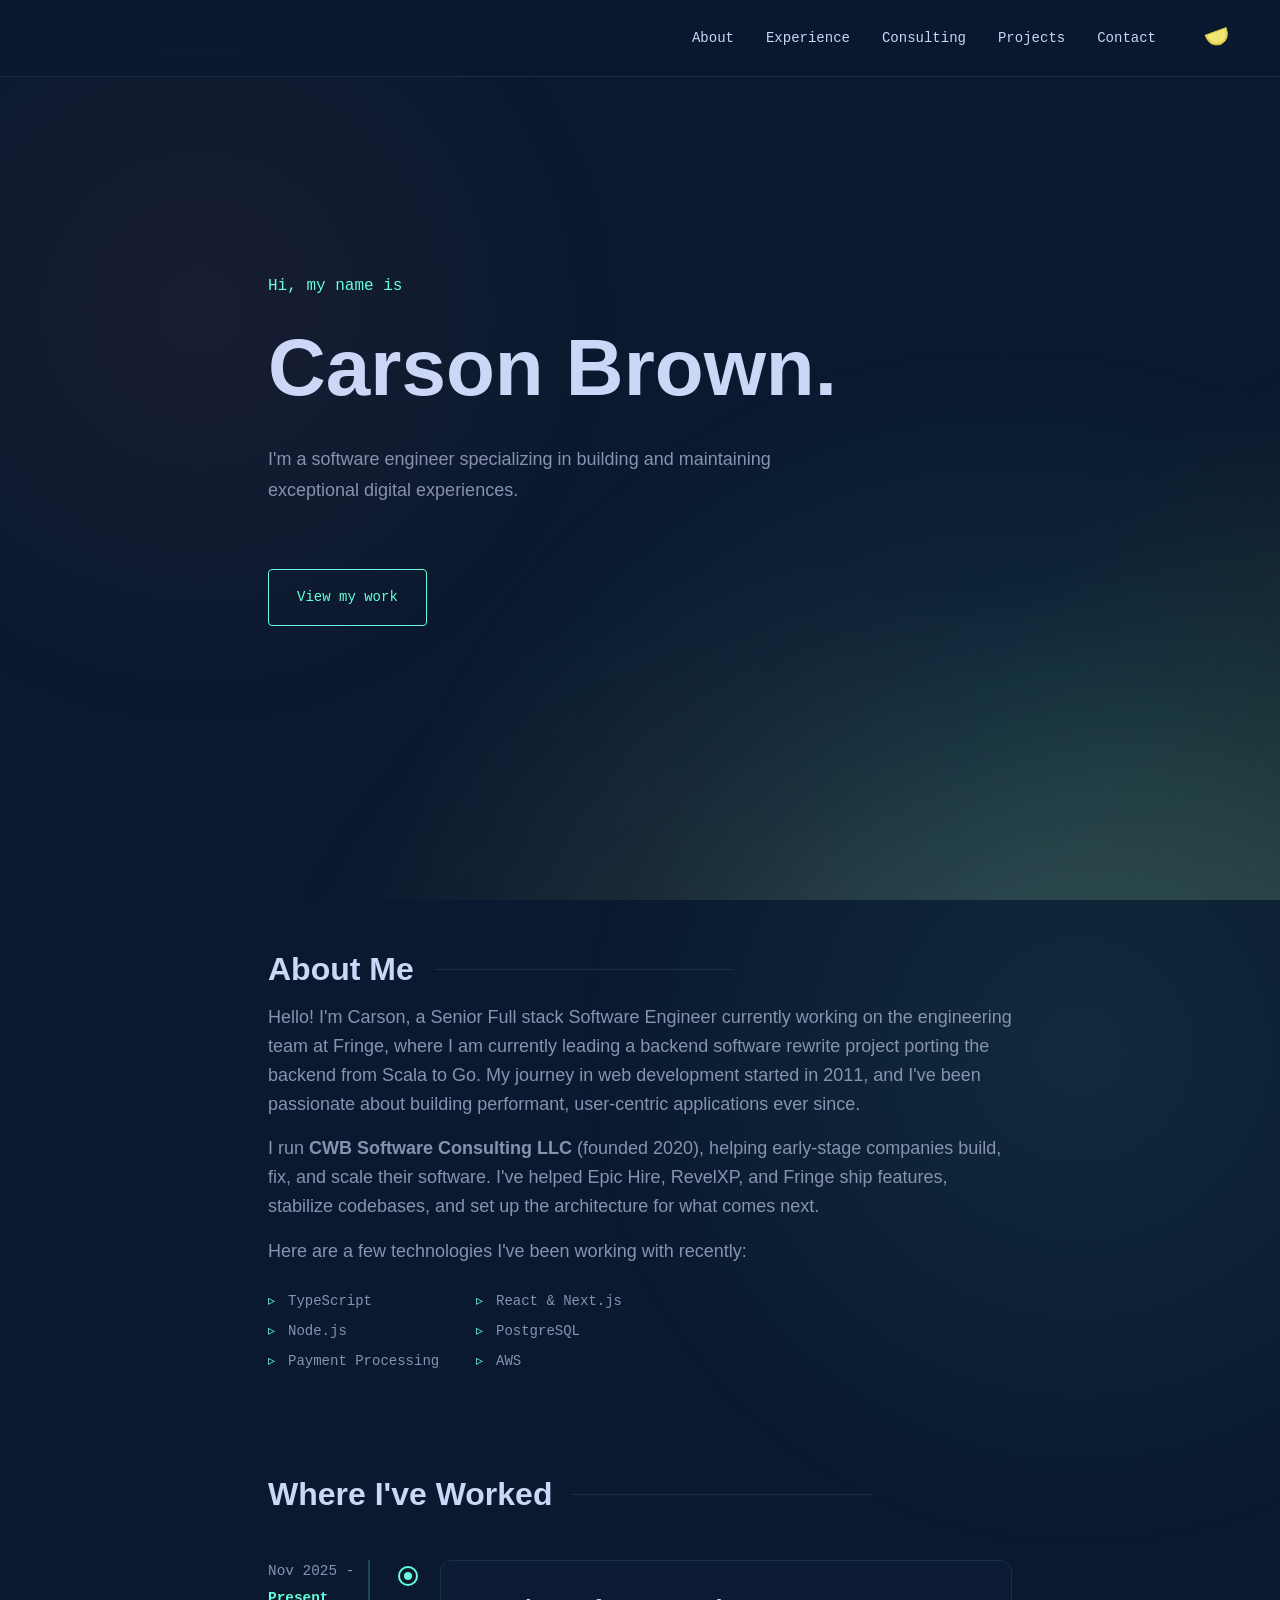
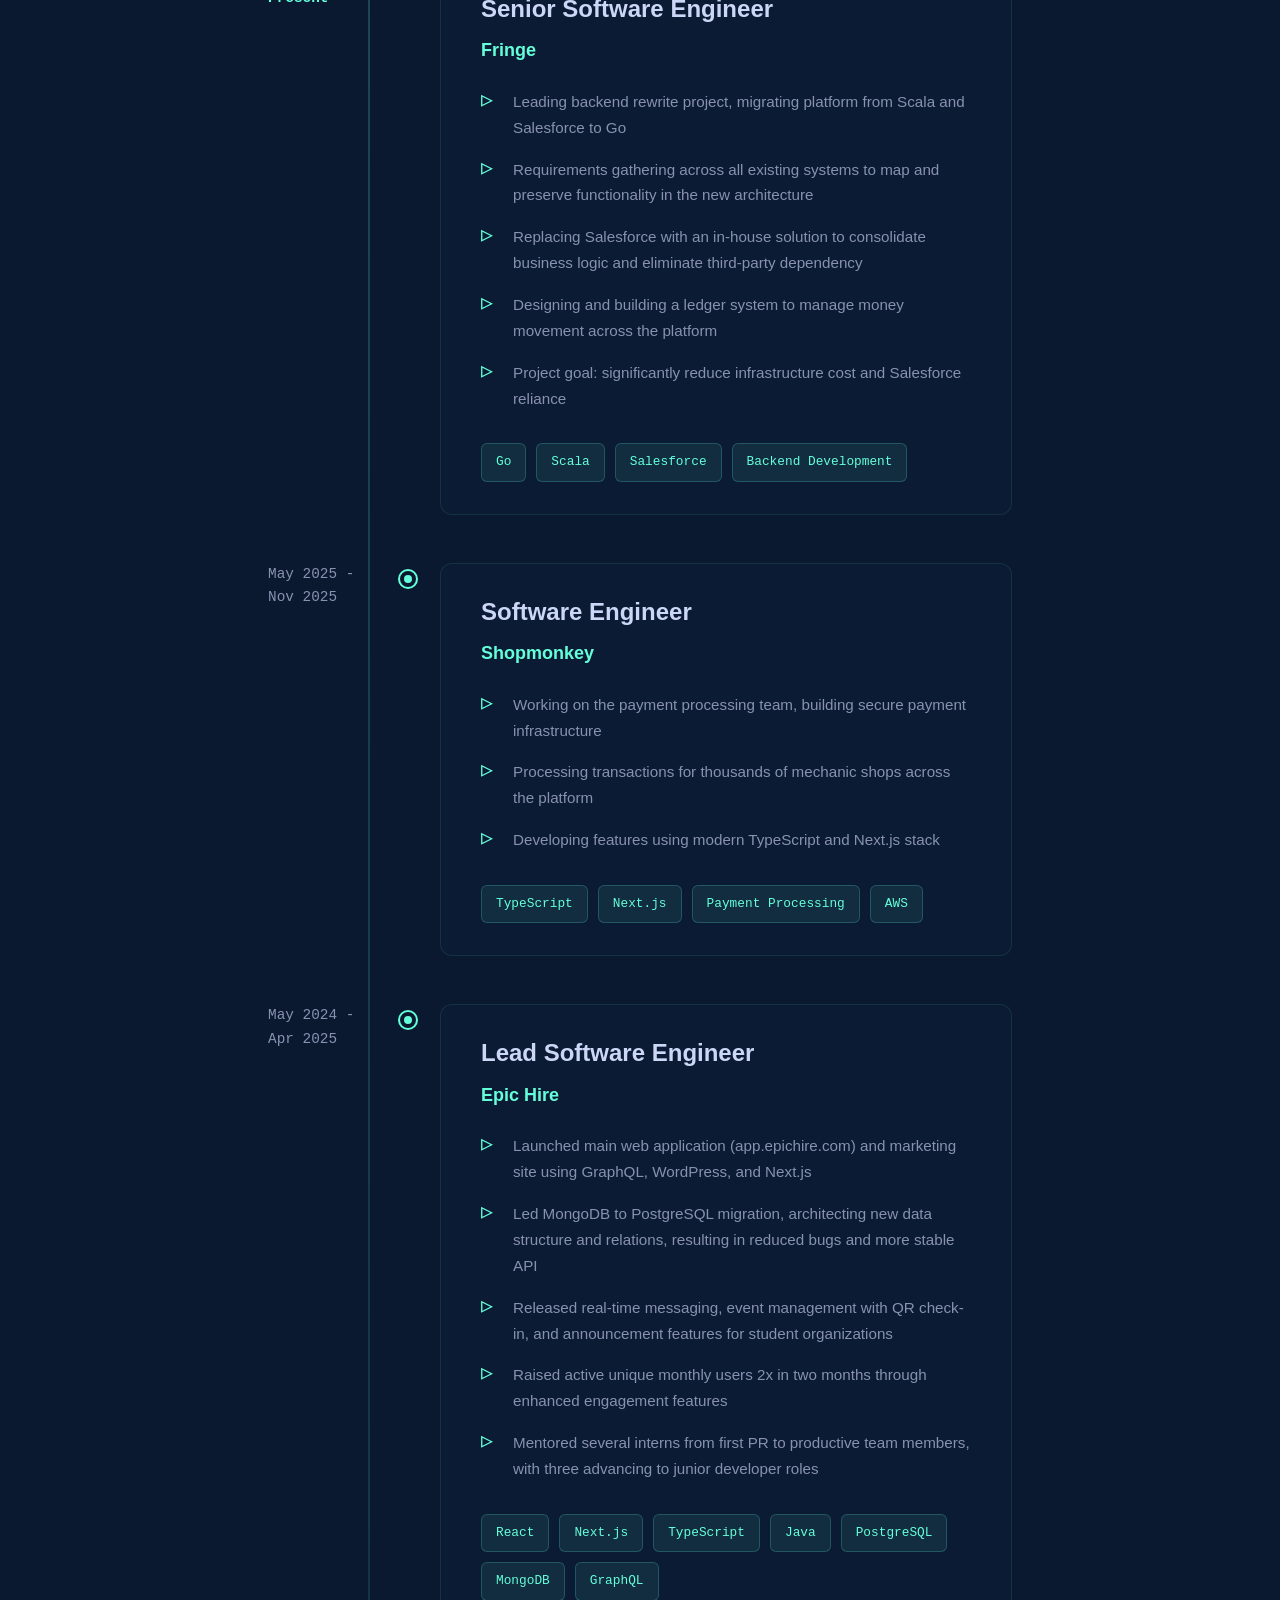
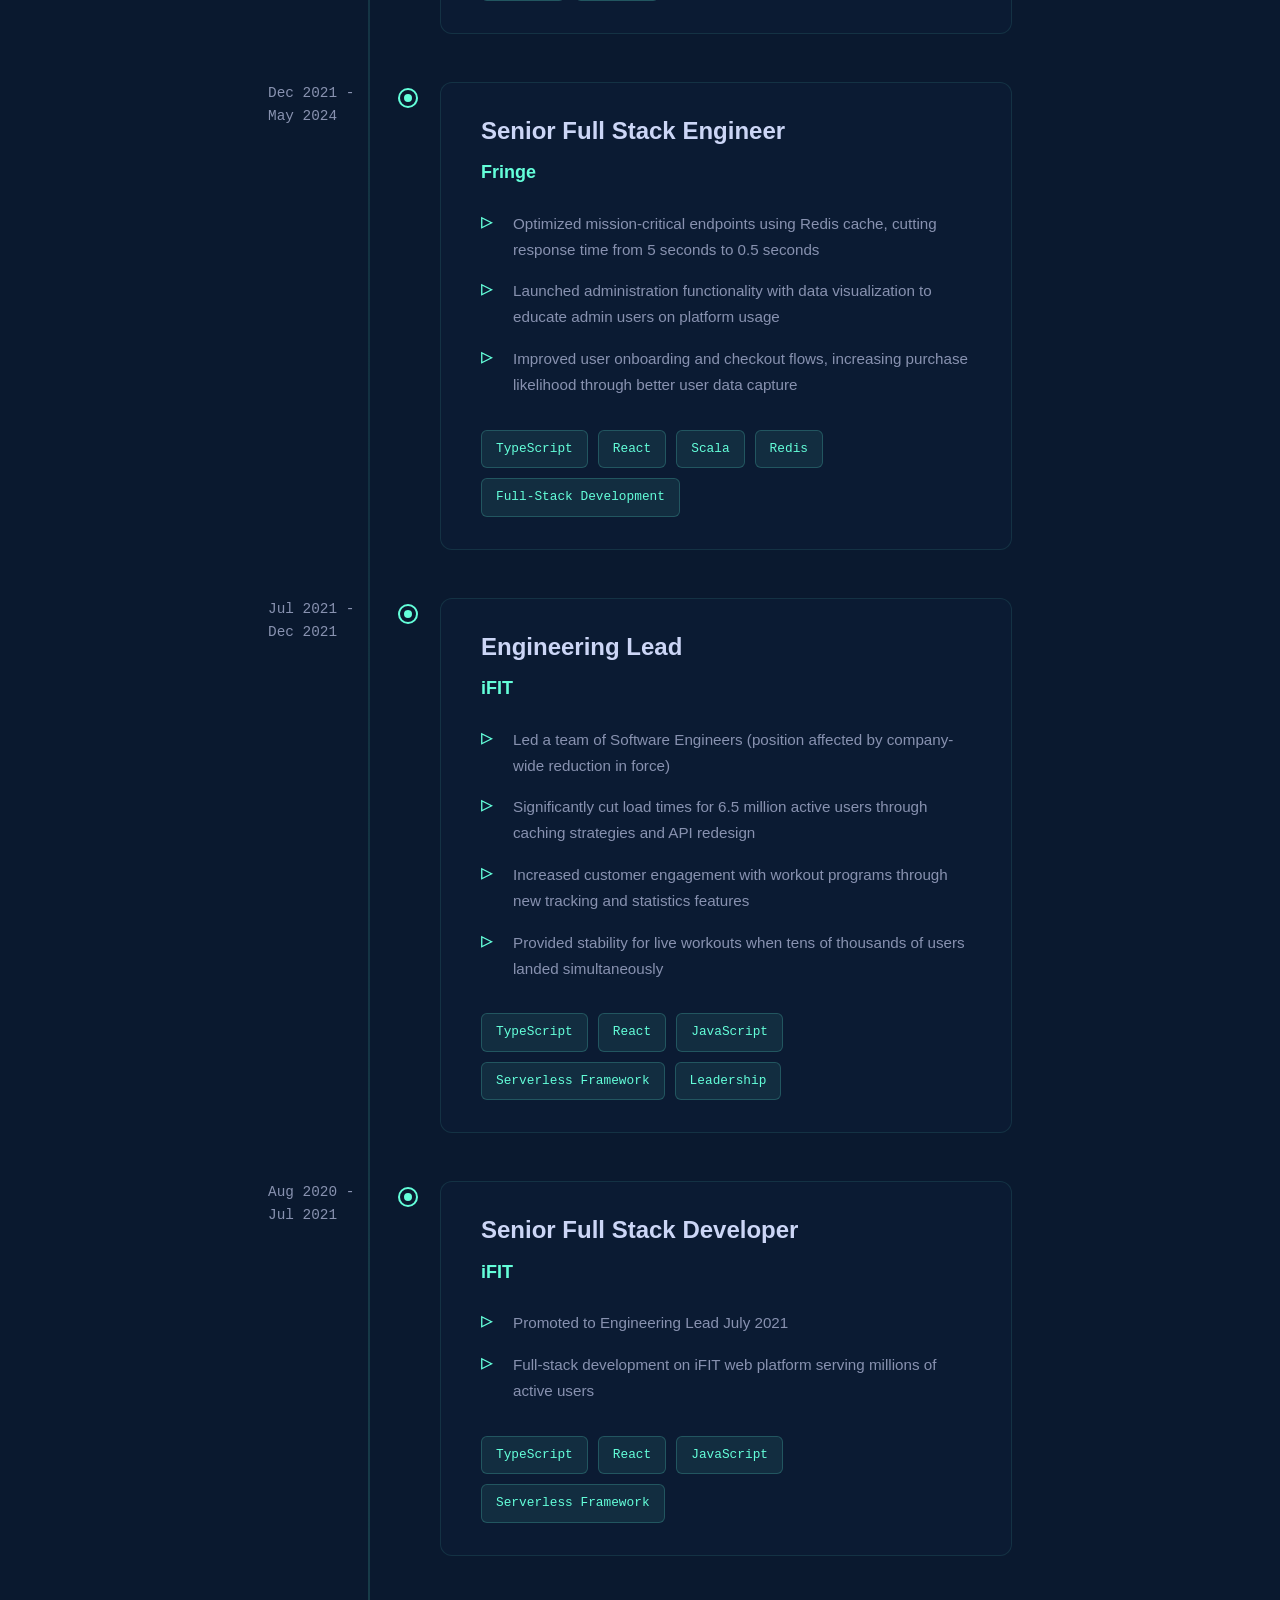
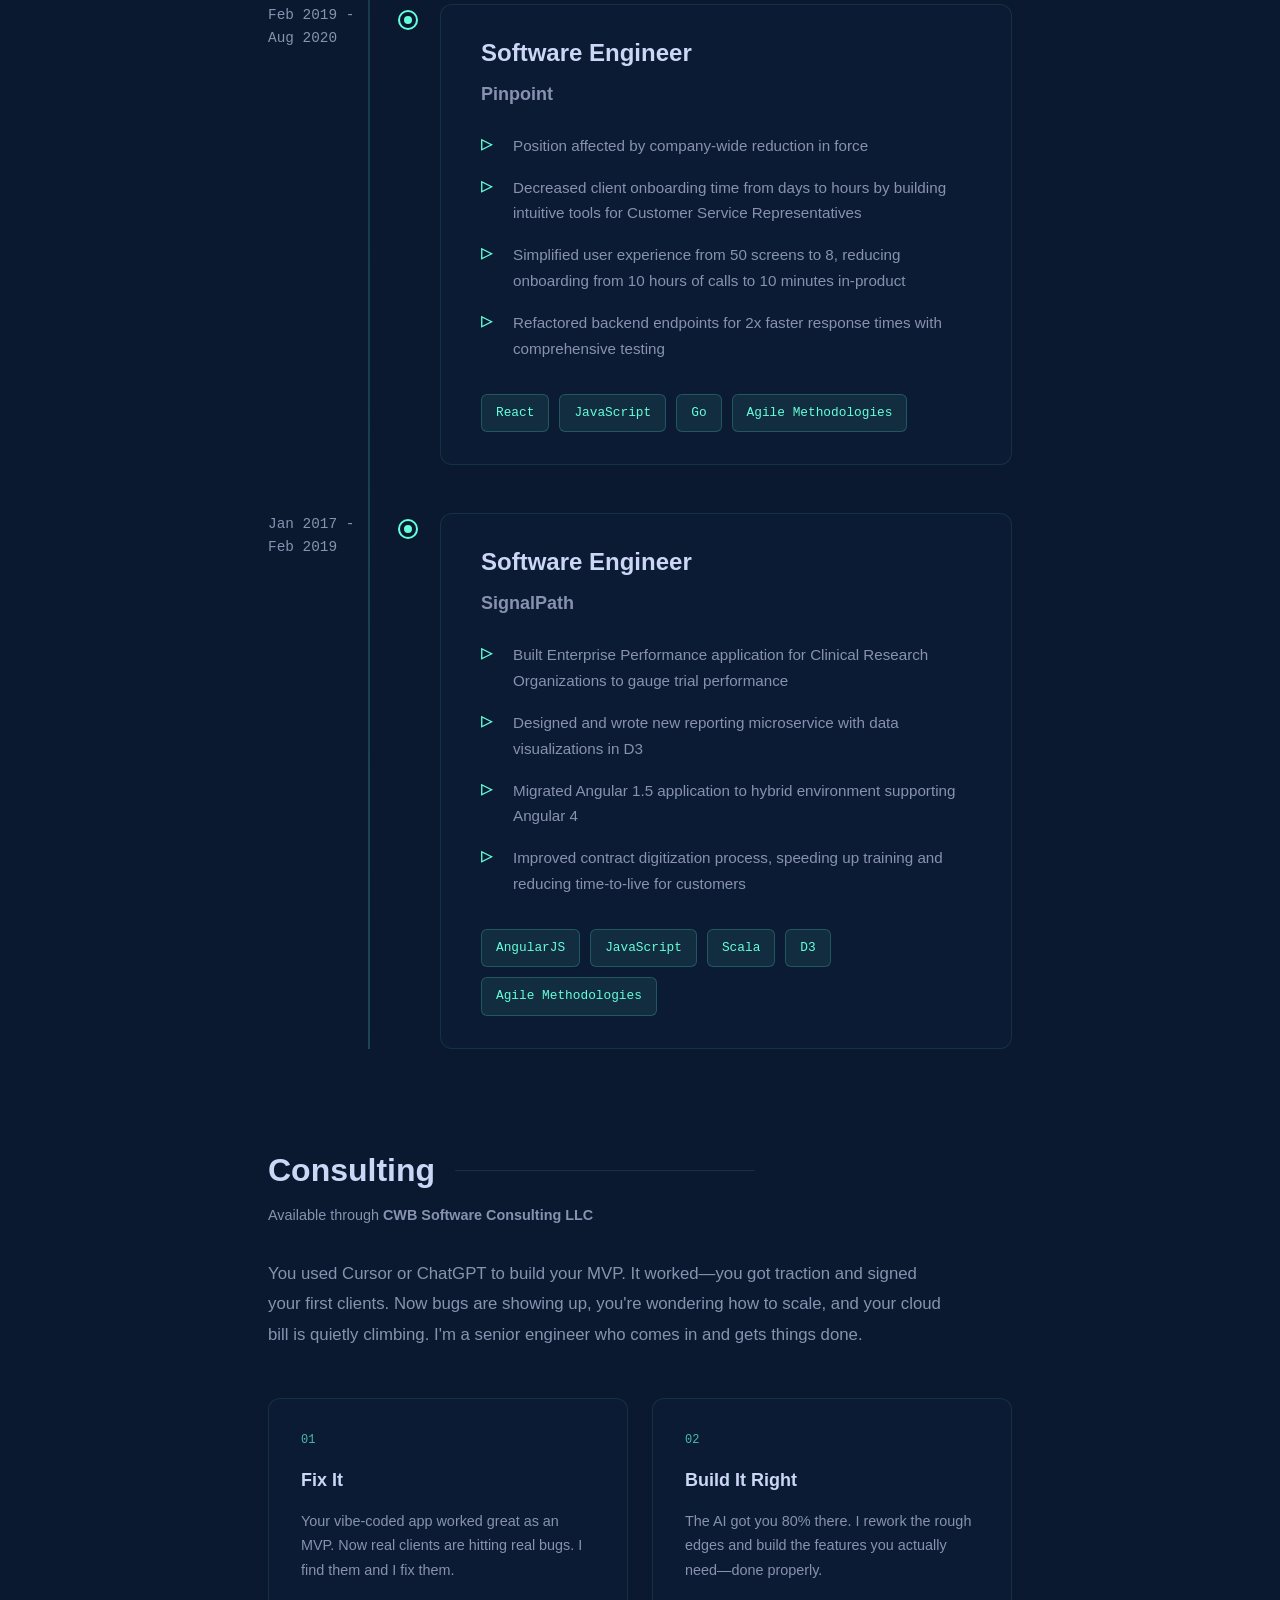
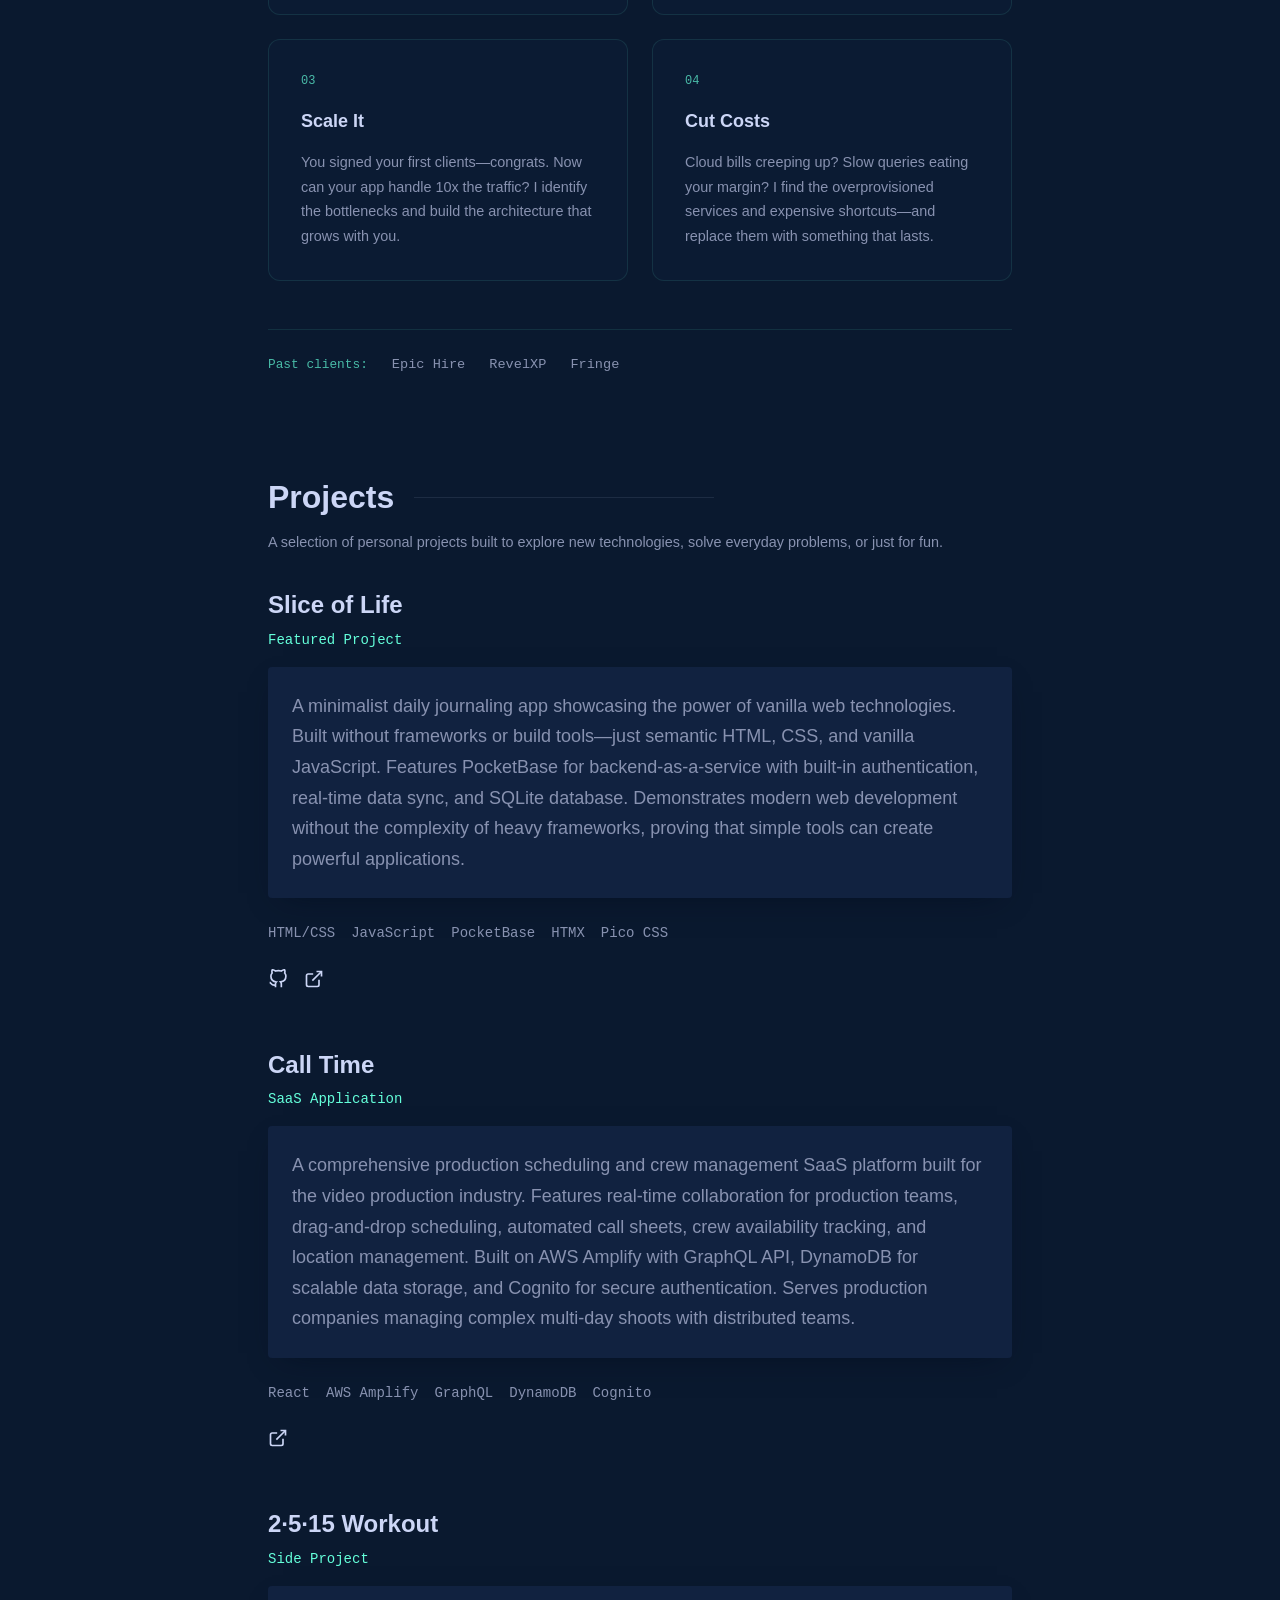
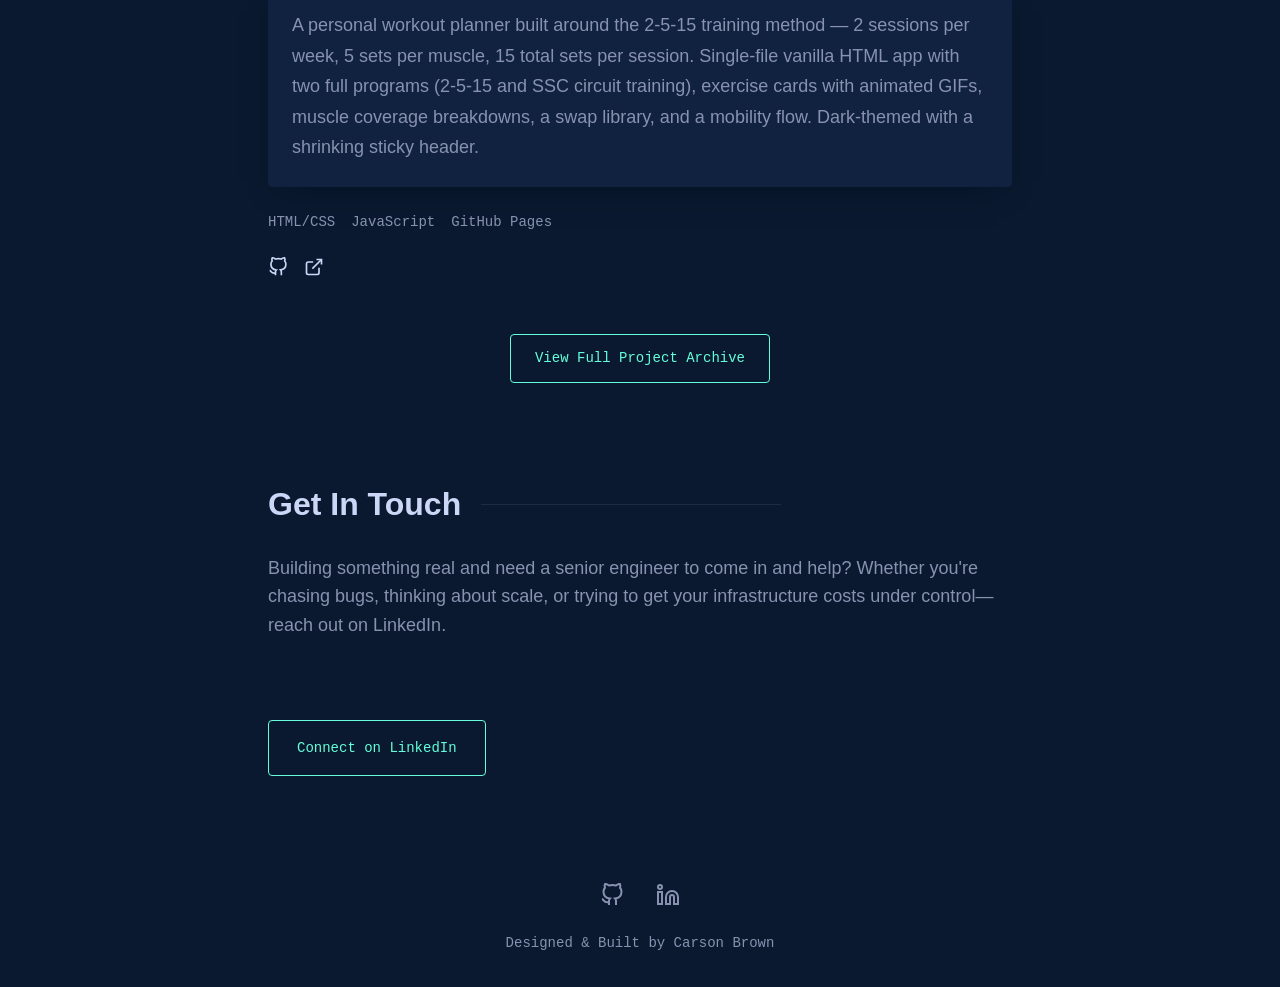
==== commit dca8a3f7: "fix: adjust copy" ====
--- a/public/index.html
+++ b/public/index.html
@@ -15,7 +15,7 @@
     <div class="nav-links">
       <a href="#about">About</a>
       <a href="#experience">Experience</a>
-      <a href="#contract-work">Contract Work</a>
+      <a href="#consulting">Consulting</a>
       <a href="#projects">Projects</a>
       <a href="#contact">Contact</a>
       <a href="app/dashboard.html" class="lemon-link" aria-label="Login" title="Login to Slice of Life">
@@ -57,10 +57,9 @@
           performant, user-centric applications ever since.
         </p>
         <p>
-          I run <strong>CWB Software Consulting LLC</strong> (founded 2020), specializing in full-stack 
-          React and TypeScript development. Through consulting, I've helped companies like Epic Hire, 
-          RevelXP, and Fringe build and modernize their web applications. At Epic Hire, I built their entire 
-          web platform from scratch, self-taught Next.js, and led a MongoDB to PostgreSQL migration.
+          I run <strong>CWB Software Consulting LLC</strong> (founded 2020), helping early-stage companies
+          build, fix, and scale their software. I've helped Epic Hire, RevelXP, and Fringe ship features,
+          stabilize codebases, and set up the architecture for what comes next.
         </p>
         <p>Here are a few technologies I've been working with recently:</p>
         <ul class="skills-list">
@@ -83,11 +82,50 @@
     </div>
   </section>
 
-  <!-- Contract Work Section -->
-  <section id="contract-work">
-    <h2 class="section-title">Contract Work</h2>
-    <p class="section-subtitle">Client projects delivered through <strong>CWB Software Solutions</strong></p>
-    <div class="contract-list"></div>
+  <!-- Consulting Section -->
+  <section id="consulting">
+    <h2 class="section-title">Consulting</h2>
+    <p class="section-subtitle">Available through <strong>CWB Software Consulting LLC</strong></p>
+
+    <div class="consulting-intro">
+      <p>You used Cursor or ChatGPT to build your MVP. It worked—you got traction and signed
+      your first clients. Now bugs are showing up, you're wondering how to scale, and your
+      cloud bill is quietly climbing. I'm a senior engineer who comes in and gets things done.</p>
+    </div>
+
+    <div class="offering-grid">
+      <div class="offering-card">
+        <div class="offering-number">01</div>
+        <h3>Fix It</h3>
+        <p>Your vibe-coded app worked great as an MVP. Now real clients are hitting real bugs.
+        I find them and I fix them.</p>
+      </div>
+      <div class="offering-card">
+        <div class="offering-number">02</div>
+        <h3>Build It Right</h3>
+        <p>The AI got you 80% there. I rework the rough edges and build the features
+        you actually need—done properly.</p>
+      </div>
+      <div class="offering-card">
+        <div class="offering-number">03</div>
+        <h3>Scale It</h3>
+        <p>You signed your first clients—congrats. Now can your app handle 10x the traffic?
+        I identify the bottlenecks and build the architecture that grows with you.</p>
+      </div>
+      <div class="offering-card">
+        <div class="offering-number">04</div>
+        <h3>Cut Costs</h3>
+        <p>Cloud bills creeping up? Slow queries eating your margin? I find the overprovisioned
+        services and expensive shortcuts—and replace them with something that lasts.</p>
+      </div>
+    </div>
+
+    <div class="past-clients">
+      <span class="past-clients-label">Past clients:</span>
+      <span>Epic Hire</span>
+      <span>RevelXP</span>
+      <span>Fringe</span>
+    </div>
   </section>
 
   <!-- Projects Section -->
@@ -105,9 +143,9 @@
     <h2 class="section-title">Get In Touch</h2>
     <div class="contact-content">
       <p>
-        I'm not currently looking for full-time positions, but I'm always open to contract work
-        through <strong>CWB Software Solutions</strong>. Feel free to reach out on LinkedIn if you
-        want to chat about technology, collaborate on a project, or just say hi.
+        Building something real and need a senior engineer to come in and help? Whether you're
+        chasing bugs, thinking about scale, or trying to get your infrastructure costs under
+        control—reach out on LinkedIn.
       </p>
       <a href="https://www.linkedin.com/in/carwbrown/" class="cta-button" target="_blank">Connect on LinkedIn</a>
     </div>
--- a/public/styles/landing.css
+++ b/public/styles/landing.css
@@ -559,6 +559,100 @@
   }
 }
 
+/* Consulting Section */
+.consulting-intro {
+  margin-bottom: 3rem;
+}
+
+.consulting-intro p {
+  max-width: 680px;
+  font-size: 1.05rem;
+  line-height: 1.8;
+}
+
+.offering-grid {
+  display: grid;
+  grid-template-columns: repeat(2, 1fr);
+  gap: 1.5rem;
+  margin-bottom: 3rem;
+}
+
+.offering-card {
+  background: rgba(17, 34, 64, 0.3);
+  border: 1px solid rgba(100, 255, 218, 0.1);
+  border-radius: 12px;
+  padding: 2rem;
+  transition: var(--transition);
+  position: relative;
+  overflow: hidden;
+}
+
+.offering-card::before {
+  content: '';
+  position: absolute;
+  top: 0;
+  left: 0;
+  right: 0;
+  height: 3px;
+  background: linear-gradient(90deg, var(--accent), transparent);
+  opacity: 0;
+  transition: var(--transition);
+}
+
+.offering-card:hover {
+  border-color: rgba(100, 255, 218, 0.3);
+  background: rgba(17, 34, 64, 0.5);
+  transform: translateY(-4px);
+  box-shadow: 0 10px 30px -10px rgba(0, 0, 0, 0.4);
+}
+
+.offering-card:hover::before {
+  opacity: 1;
+}
+
+.offering-number {
+  font-family: var(--font-mono);
+  font-size: 0.75rem;
+  color: var(--accent);
+  opacity: 0.7;
+  margin-bottom: 1rem;
+}
+
+.offering-card h3 {
+  font-size: 1.125rem;
+  color: var(--text-primary);
+  font-weight: 600;
+  margin-bottom: 0.875rem;
+}
+
+.offering-card p {
+  font-size: 0.9rem;
+  line-height: 1.7;
+  color: var(--text-secondary);
+}
+
+.past-clients {
+  display: flex;
+  align-items: center;
+  gap: 1.5rem;
+  flex-wrap: wrap;
+  padding-top: 1.5rem;
+  border-top: 1px solid rgba(100, 255, 218, 0.1);
+}
+
+.past-clients-label {
+  font-family: var(--font-mono);
+  font-size: 0.8rem;
+  color: var(--accent);
+  opacity: 0.7;
+}
+
+.past-clients span:not(.past-clients-label) {
+  font-family: var(--font-mono);
+  font-size: 0.85rem;
+  color: var(--text-secondary);
+}
+
 /* Projects Section */
 .project-list,
 .contract-list {
@@ -702,6 +796,12 @@
 }
 
 /* Responsive — medium: shrink nav text, keep horizontal */
+@media (max-width: 640px) {
+  .offering-grid {
+    grid-template-columns: 1fr;
+  }
+}
+
 @media (max-width: 768px) {
   nav {
     padding: 0.875rem 1.5rem;
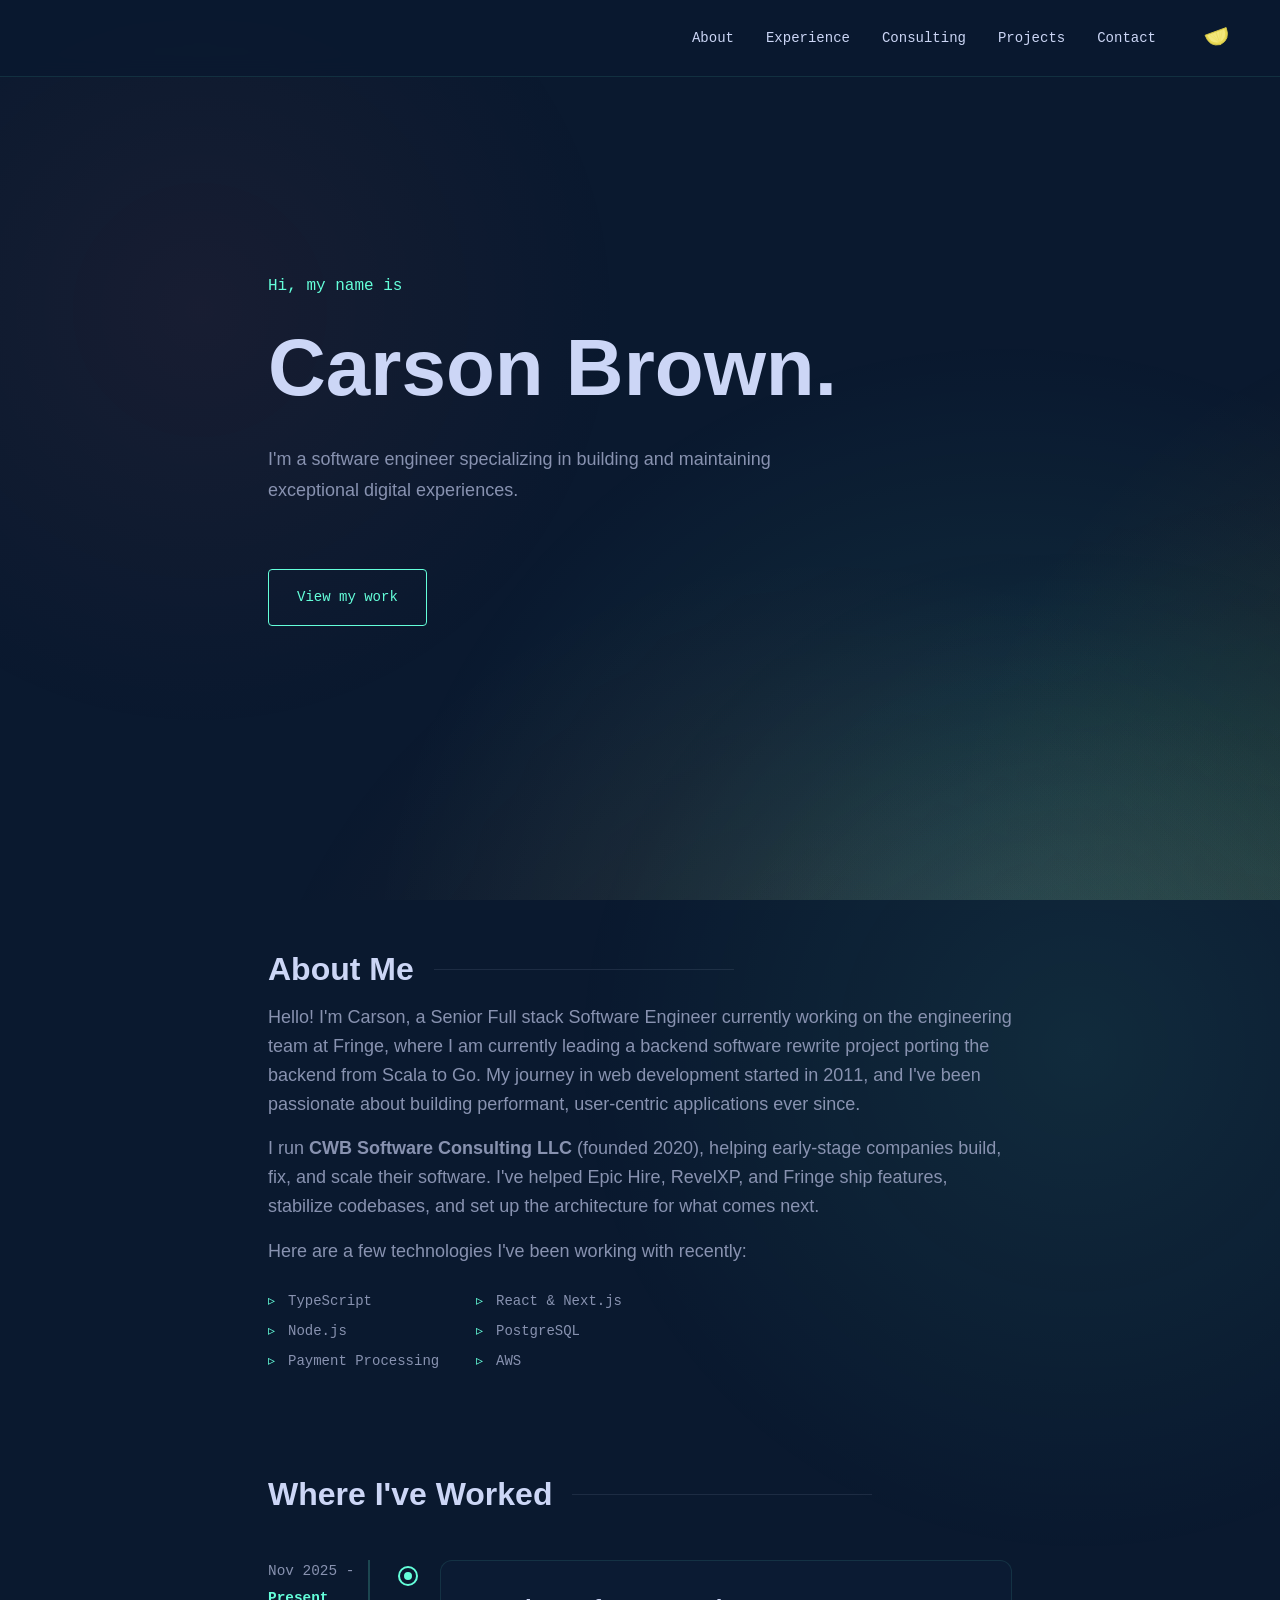
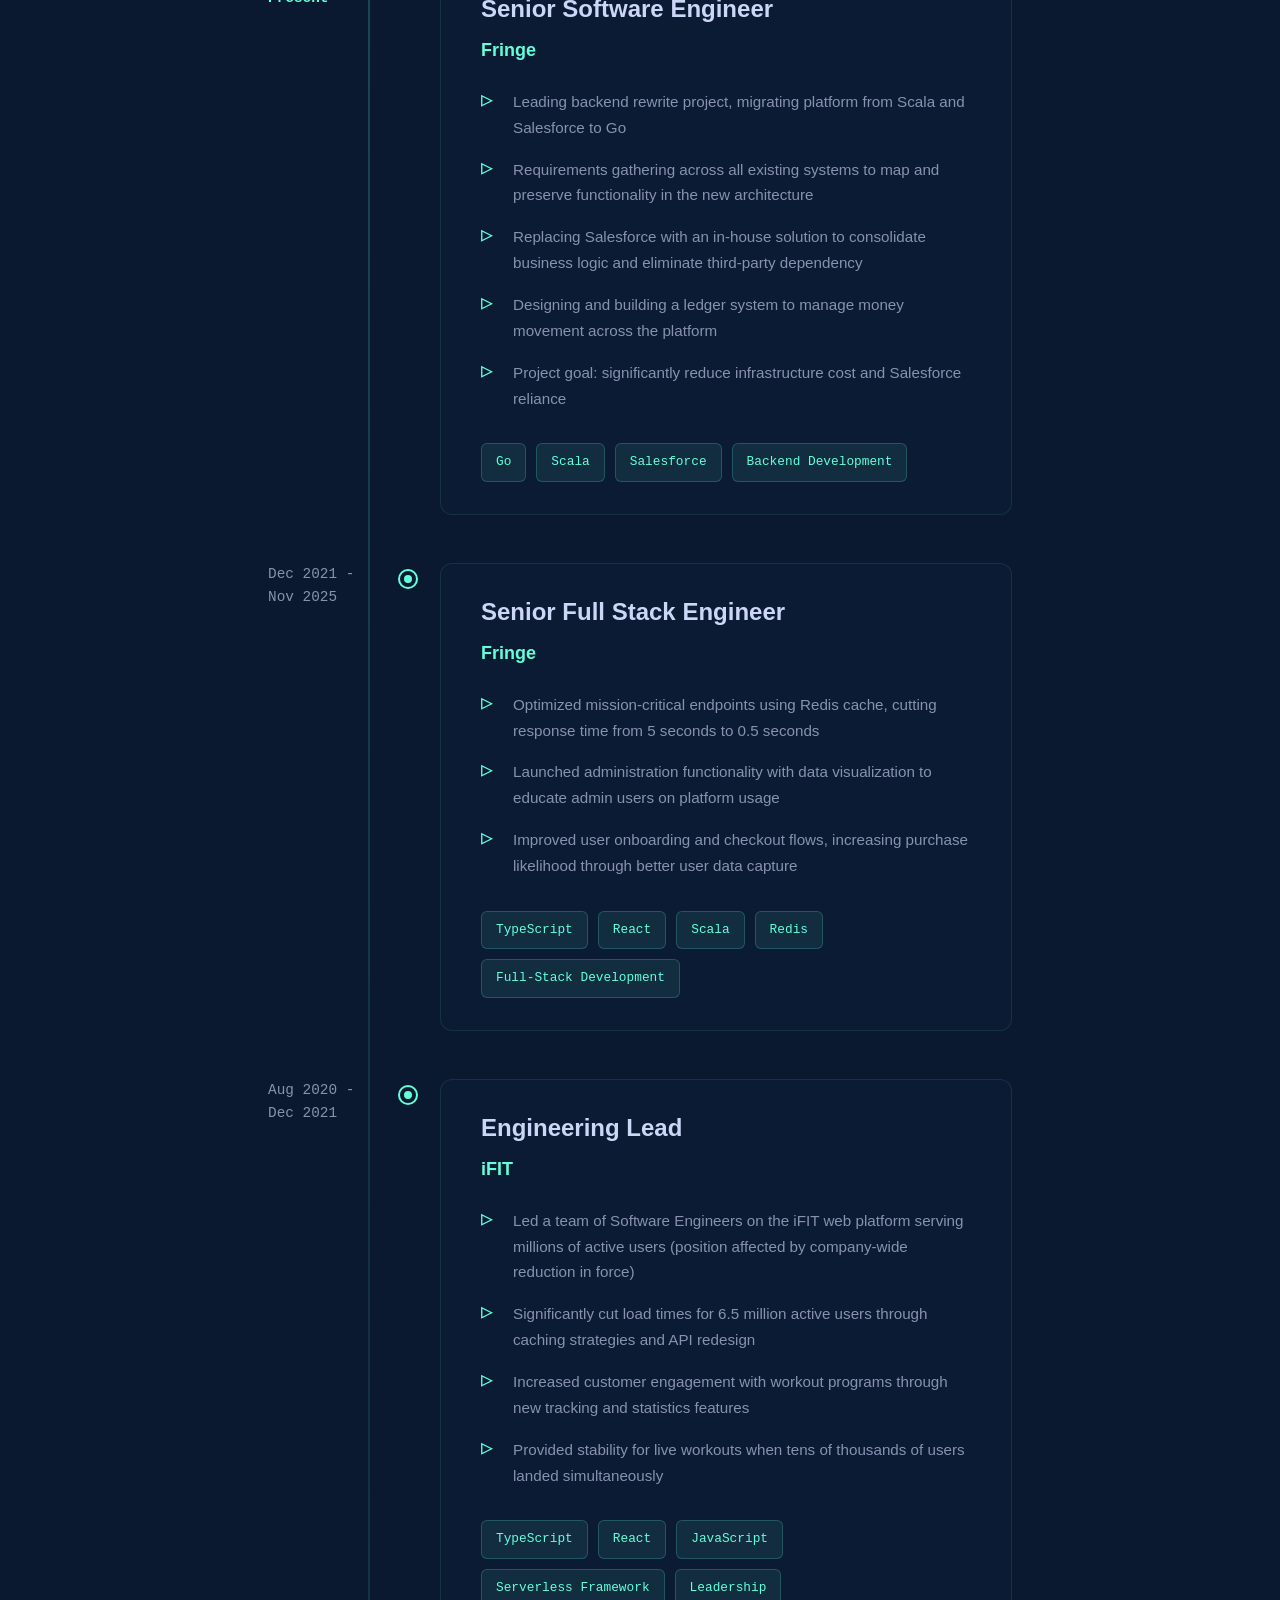
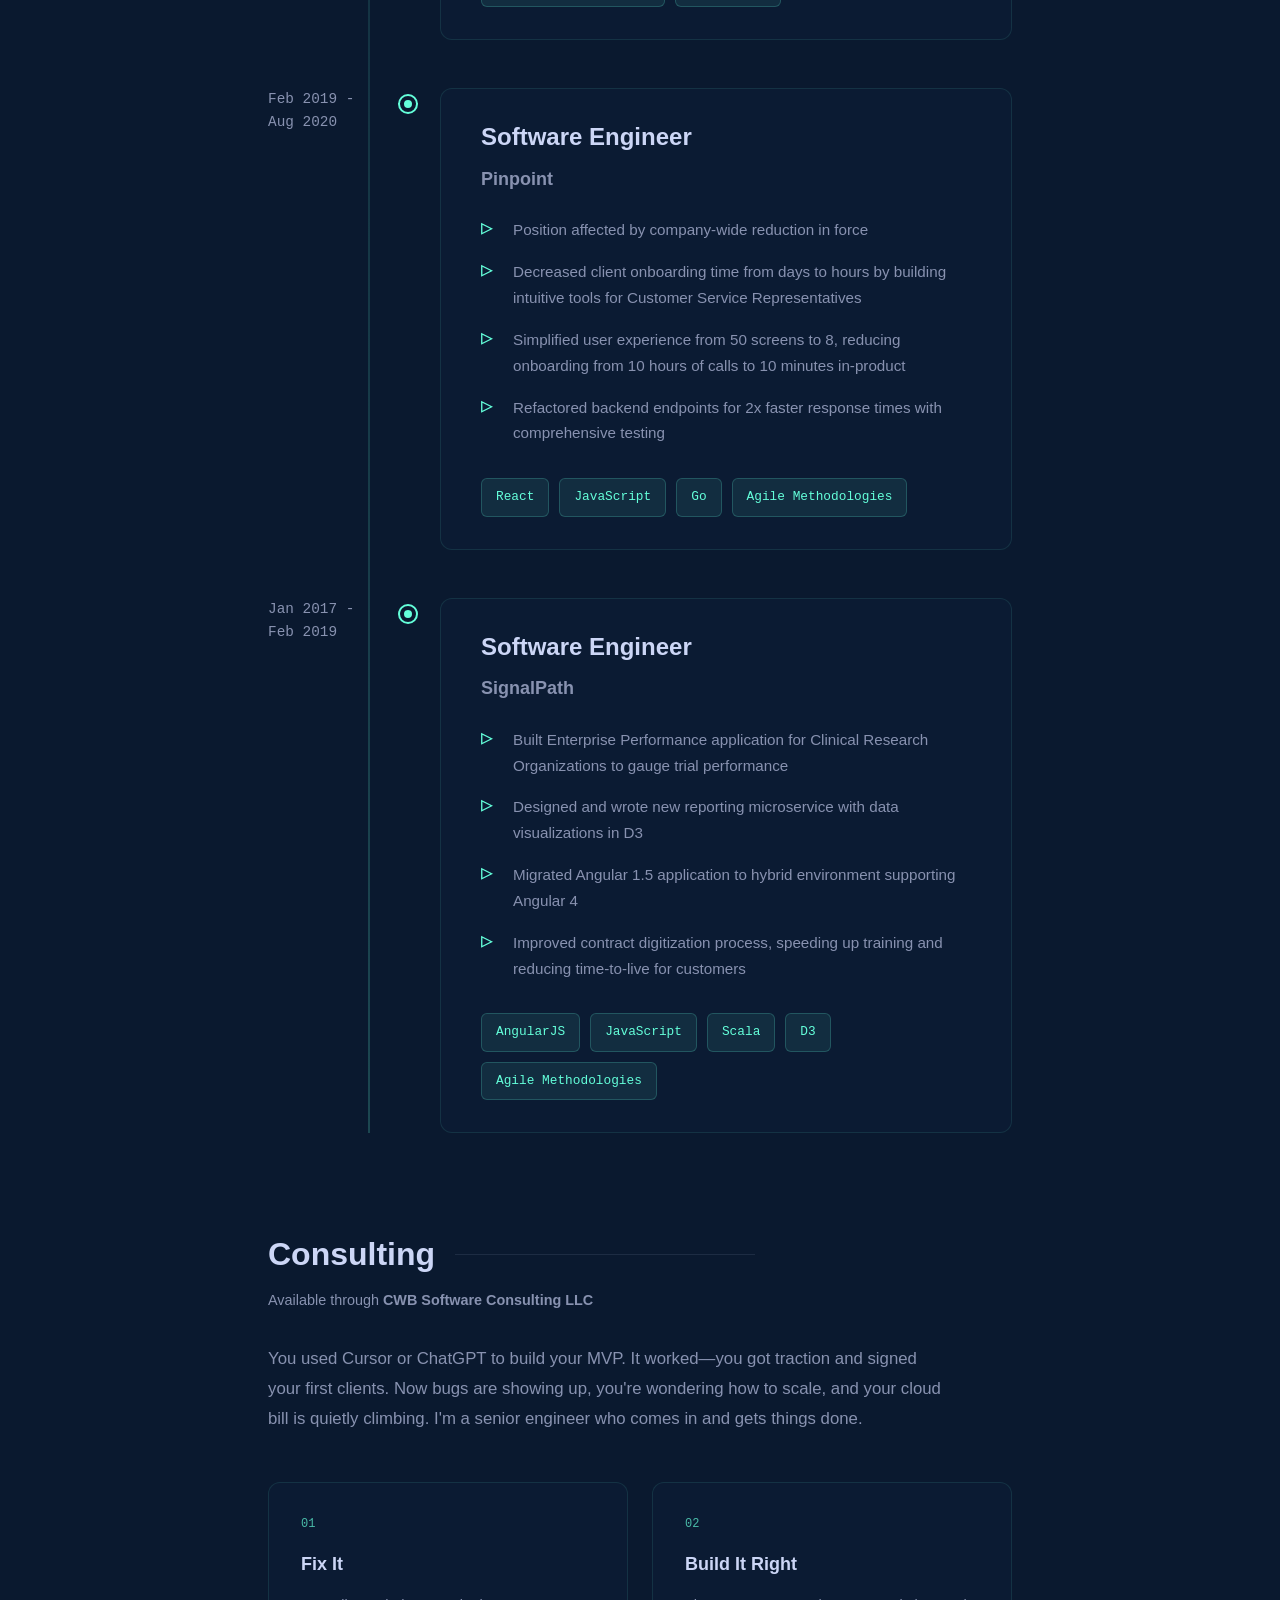
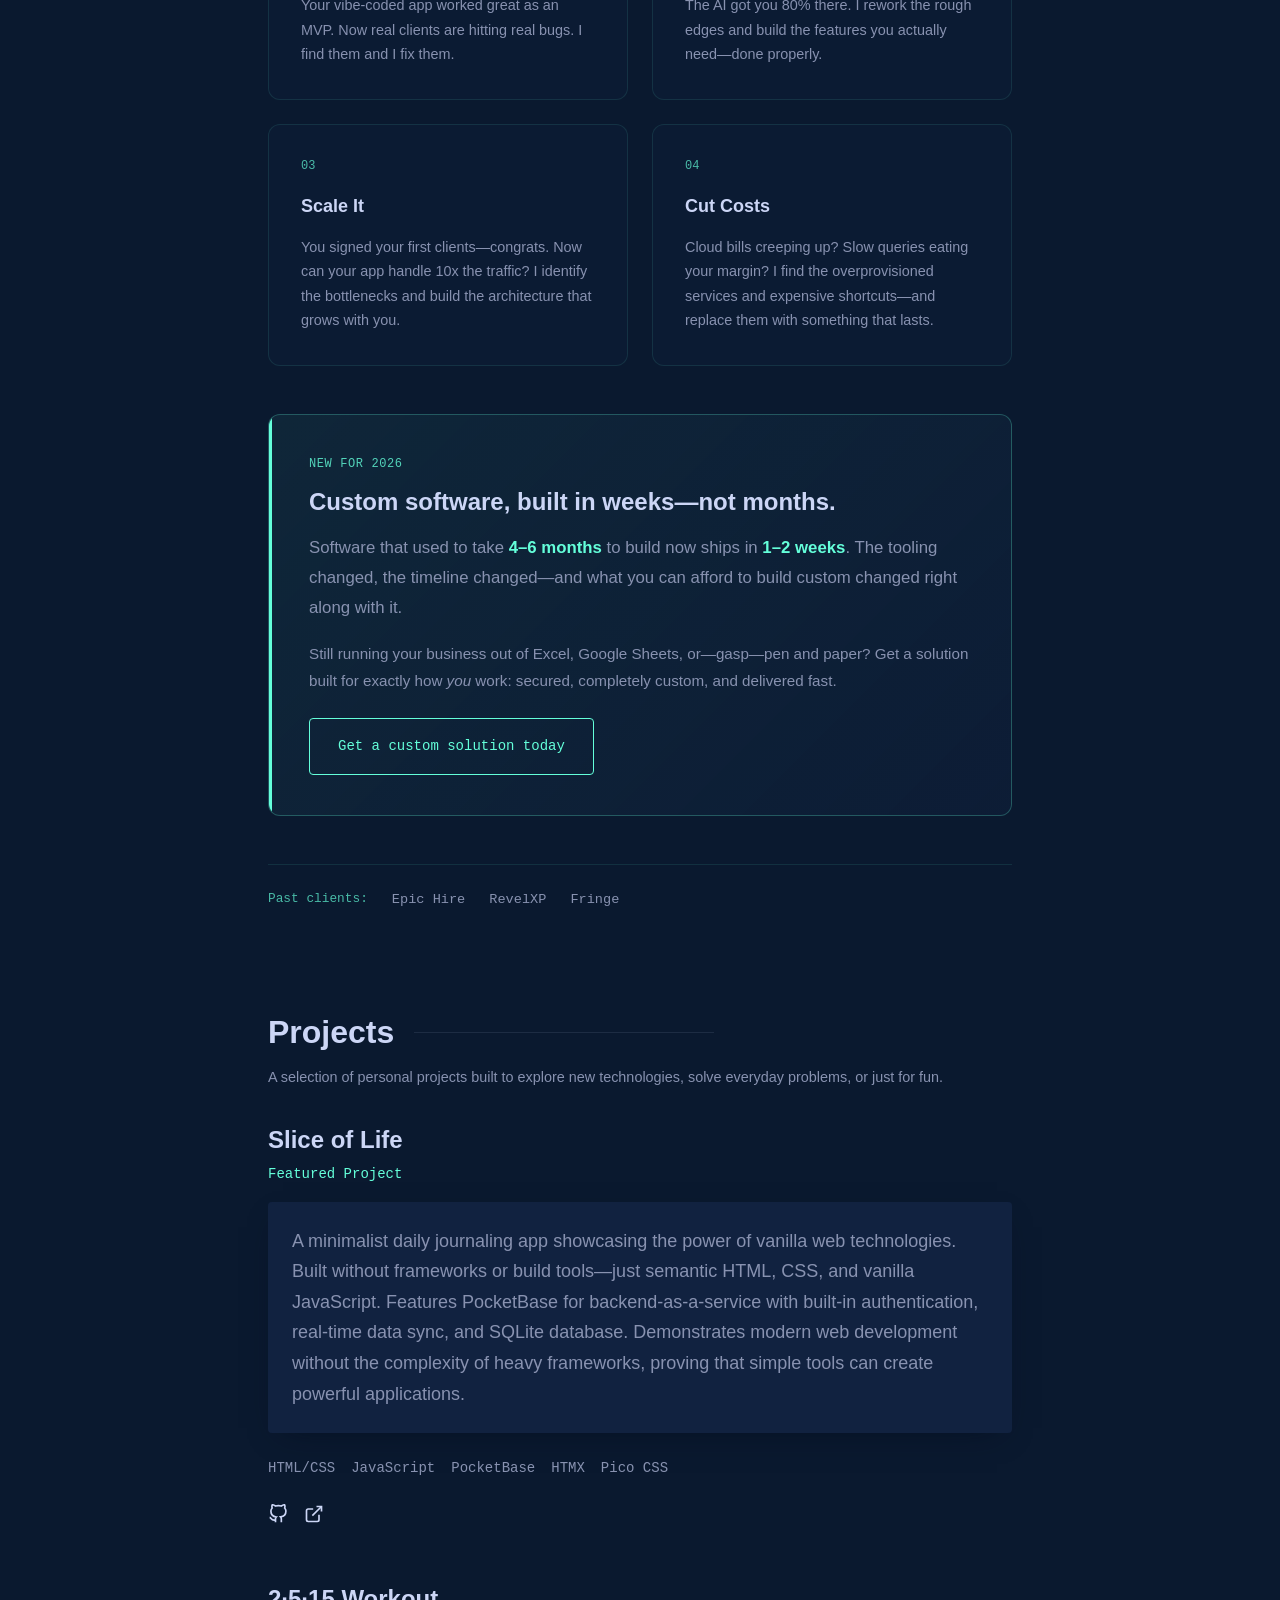
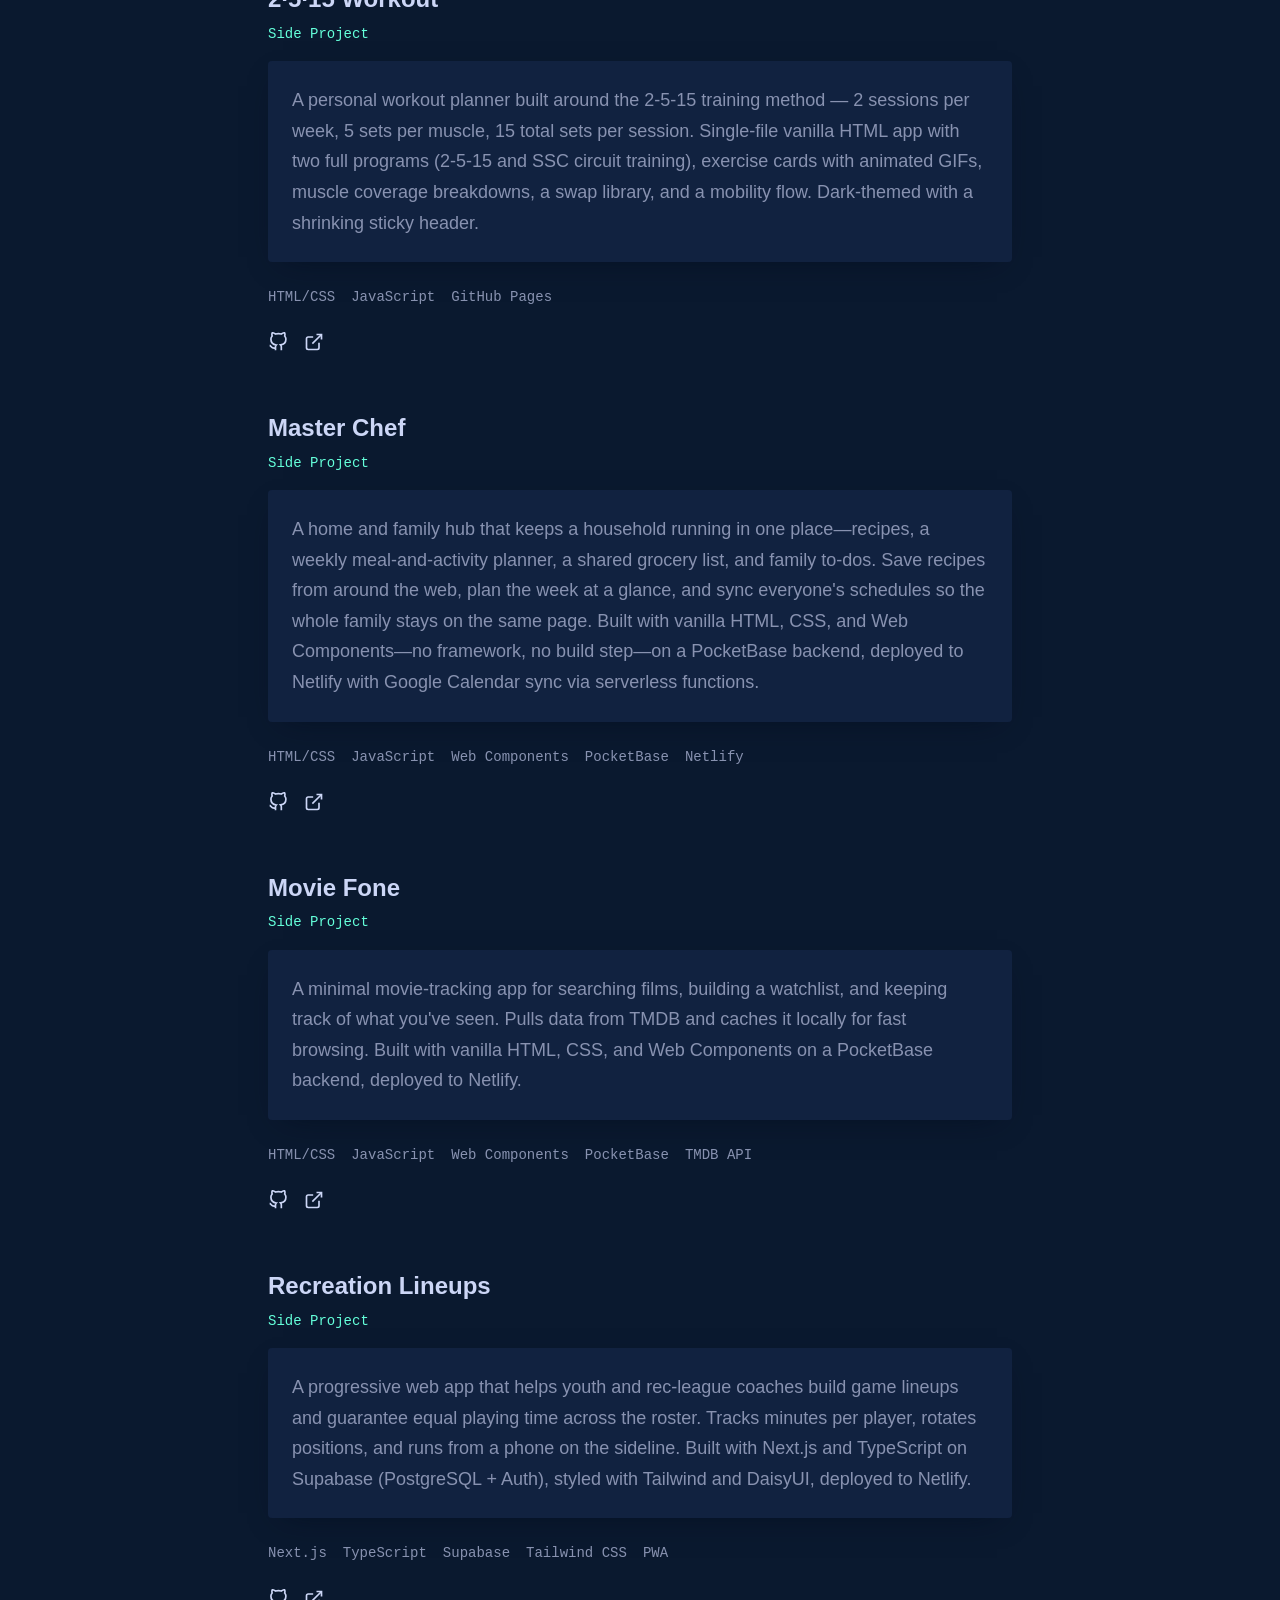
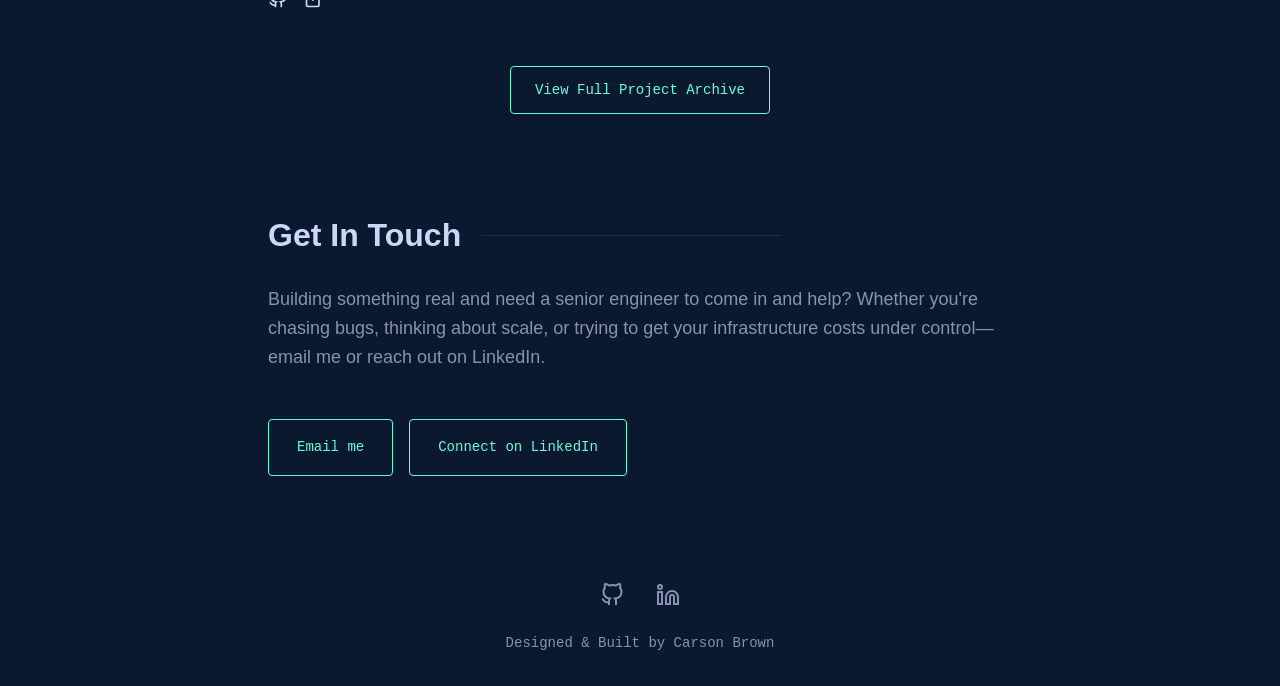
==== commit 4dd4cfa3: "feat: rearrange and add an email that forwards to gmail" ====
--- a/public/index.html
+++ b/public/index.html
@@ -120,6 +120,23 @@
       </div>
     </div>
 
+    <!-- Build Fast callout -->
+    <div class="build-fast">
+      <p class="build-fast-eyebrow">New for 2026</p>
+      <h3>Custom software, built in weeks—not months.</h3>
+      <p class="build-fast-lead">
+        Software that used to take <strong>4–6 months</strong> to build now ships in
+        <strong>1–2 weeks</strong>. The tooling changed, the timeline changed—and what
+        you can afford to build custom changed right along with it.
+      </p>
+      <p>
+        Still running your business out of Excel, Google Sheets, or—gasp—pen and paper?
+        Get a solution built for exactly how <em>you</em> work: secured, completely
+        custom, and delivered fast.
+      </p>
+      <a href="#contact" class="cta-button">Get a custom solution today</a>
+    </div>
+
     <div class="past-clients">
       <span class="past-clients-label">Past clients:</span>
       <span>Epic Hire</span>
@@ -145,9 +162,12 @@
       <p>
         Building something real and need a senior engineer to come in and help? Whether you're
         chasing bugs, thinking about scale, or trying to get your infrastructure costs under
-        control—reach out on LinkedIn.
-      </p>
-      <a href="https://www.linkedin.com/in/carwbrown/" class="cta-button" target="_blank">Connect on LinkedIn</a>
+        control—email me or reach out on LinkedIn.
+      </p>
+      <div class="contact-actions">
+        <a href="mailto:hello@carwbrown.com" class="cta-button">Email me</a>
+        <a href="https://www.linkedin.com/in/carwbrown/" class="cta-button" target="_blank">Connect on LinkedIn</a>
+      </div>
     </div>
   </section>
 
--- a/public/styles/landing.css
+++ b/public/styles/landing.css
@@ -526,34 +526,46 @@
 
 @media (max-width: 900px) {
   .experience-list::before {
-    left: 15px;
-  }
-  
+    left: 7px;
+  }
+
   .experience-item {
     grid-template-columns: 1fr;
     gap: 0;
   }
-  
+
   .experience-timeline {
     text-align: left;
     padding-right: 0;
-    padding-left: 3rem;
-    padding-bottom: 1rem;
-  }
-  
+    padding-left: 2.25rem;
+    padding-bottom: 0.75rem;
+  }
+
   .timeline-marker {
-    left: -8px;
+    left: 0;
     right: auto;
-  }
-  
+    top: 4px;
+  }
+
+  .timeline-date .current-role {
+    display: inline;
+    margin-top: 0;
+    margin-left: 0.4ch;
+  }
+
   .experience-content {
-    padding: 1.75rem 2rem;
-  }
-  
+    margin-left: 2.25rem;
+    padding: 1.75rem 1.75rem;
+  }
+
+  .experience-item:hover .experience-content {
+    transform: none;
+  }
+
   .experience-position {
     font-size: 1.25rem;
   }
-  
+
   .experience-company {
     font-size: 1rem;
   }
@@ -653,6 +665,69 @@
   color: var(--text-secondary);
 }
 
+/* Build Fast callout */
+.build-fast {
+  margin-bottom: 3rem;
+  padding: 2.5rem;
+  border: 1px solid rgba(100, 255, 218, 0.25);
+  border-radius: 12px;
+  background: linear-gradient(135deg, rgba(100, 255, 218, 0.06), rgba(17, 34, 64, 0.4));
+  position: relative;
+  overflow: hidden;
+}
+
+.build-fast::before {
+  content: '';
+  position: absolute;
+  top: 0;
+  left: 0;
+  bottom: 0;
+  width: 3px;
+  background: var(--accent);
+}
+
+.build-fast-eyebrow {
+  font-family: var(--font-mono);
+  font-size: 0.75rem;
+  letter-spacing: 0.05em;
+  text-transform: uppercase;
+  color: var(--accent);
+  opacity: 0.8;
+  margin-bottom: 0.75rem;
+}
+
+.build-fast h3 {
+  font-size: 1.5rem;
+  color: var(--text-primary);
+  font-weight: 600;
+  line-height: 1.3;
+  margin-bottom: 1rem;
+}
+
+.build-fast-lead {
+  max-width: 680px;
+  font-size: 1.05rem;
+  line-height: 1.8;
+  color: var(--text-secondary);
+  margin-bottom: 1rem;
+}
+
+.build-fast-lead strong {
+  color: var(--accent);
+  font-weight: 600;
+}
+
+.build-fast > p:last-of-type {
+  max-width: 680px;
+  font-size: 0.95rem;
+  line-height: 1.8;
+  color: var(--text-secondary);
+}
+
+.build-fast .cta-button {
+  margin-top: 1.5rem;
+}
+
 /* Projects Section */
 .project-list,
 .contract-list {
@@ -763,6 +838,16 @@
 
 .contact-content p {
   margin-bottom: 3rem;
+}
+
+.contact-actions {
+  display: flex;
+  flex-wrap: wrap;
+  gap: 1rem;
+}
+
+.contact-actions .cta-button {
+  margin-top: 0;
 }
 
 /* Footer */
